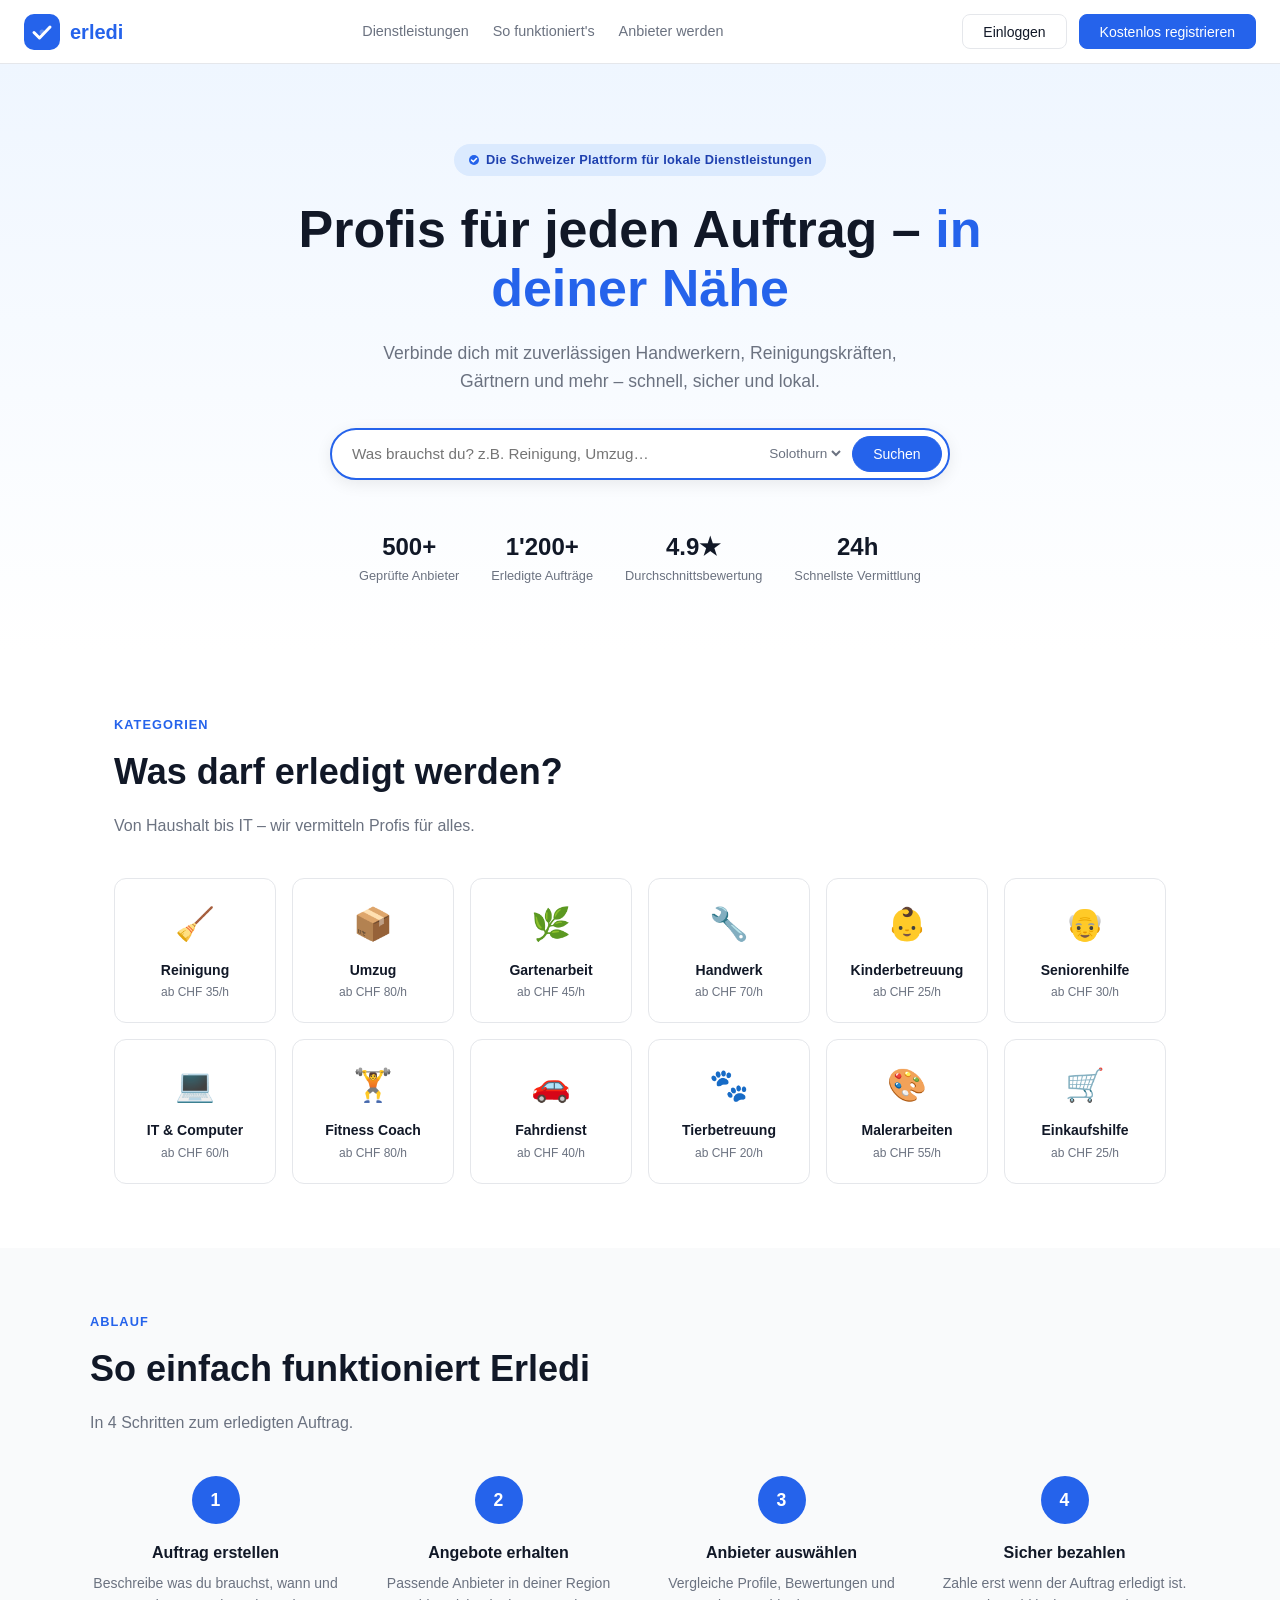
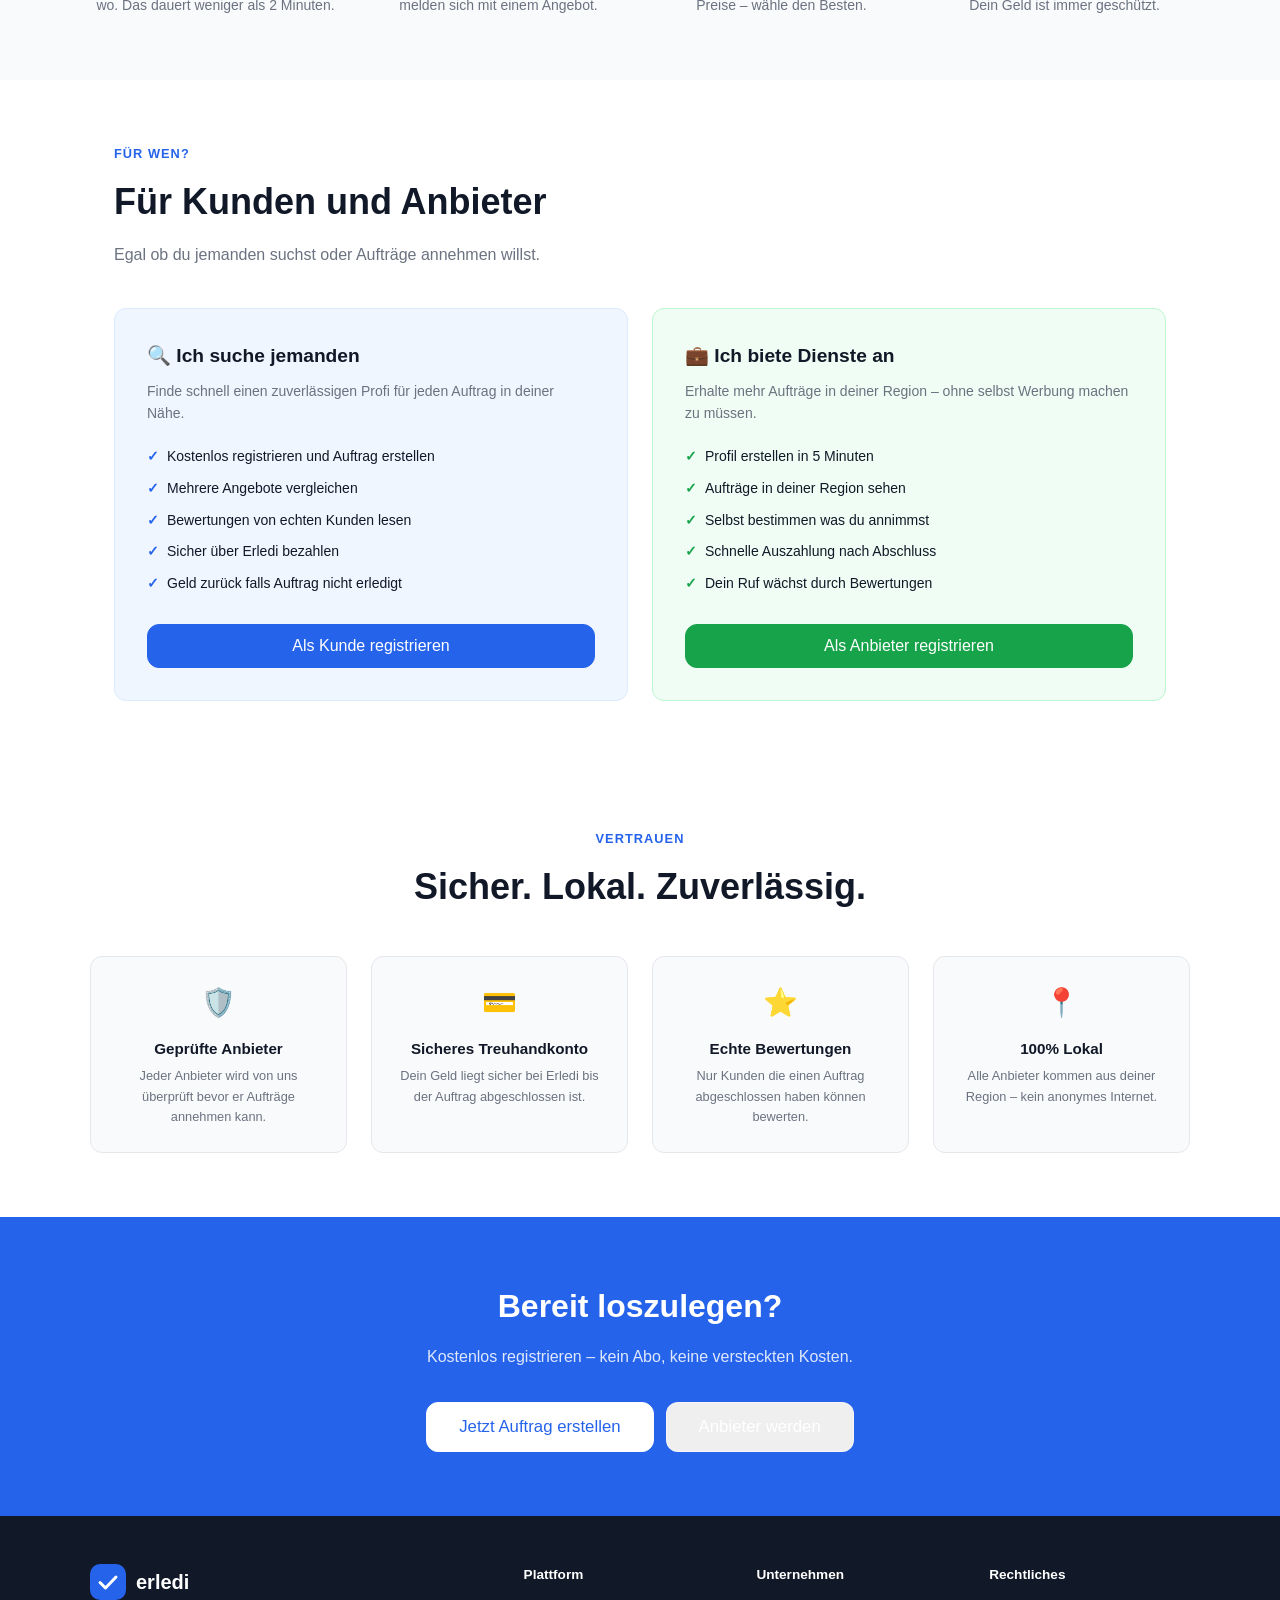
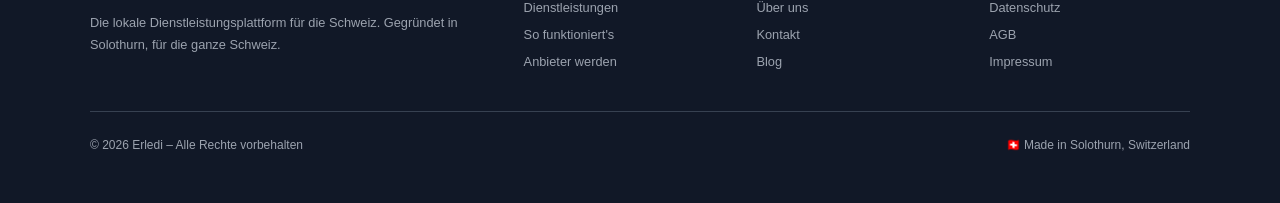
==== index.html @ 170400e9 "Rename erledi_index.html to index.html" ====
<!DOCTYPE html>
<html lang="de">
<head>
<meta charset="UTF-8">
<meta name="viewport" content="width=device-width, initial-scale=1.0">
<title>Erledi – Lokale Dienstleistungen in der Schweiz</title>
<meta name="description" content="Finde zuverlässige Handwerker, Reinigung, Umzug, Gartenarbeit und mehr in deiner Region. Schnell, sicher und lokal.">
<link rel="icon" type="image/svg+xml" href="logo.svg">
<style>
  *, *::before, *::after { box-sizing: border-box; margin: 0; padding: 0; }
  :root {
    --blue: #2563EB;
    --blue-dark: #1E40AF;
    --blue-light: #EFF6FF;
    --blue-mid: #DBEAFE;
    --green: #16A34A;
    --green-light: #F0FDF4;
    --text: #111827;
    --text-muted: #6B7280;
    --border: #E5E7EB;
    --bg: #FFFFFF;
    --bg-soft: #F9FAFB;
    --radius: 12px;
    --radius-sm: 8px;
    --shadow: 0 1px 3px rgba(0,0,0,0.08), 0 1px 2px rgba(0,0,0,0.04);
    --shadow-md: 0 4px 16px rgba(0,0,0,0.08);
  }
  html { scroll-behavior: smooth; }
  body { font-family: -apple-system, BlinkMacSystemFont, 'Segoe UI', sans-serif; color: var(--text); background: var(--bg); line-height: 1.6; }
  a { color: inherit; text-decoration: none; }
  img { max-width: 100%; }

  /* NAV */
  nav {
    position: sticky; top: 0; z-index: 100;
    background: rgba(255,255,255,0.95); backdrop-filter: blur(10px);
    border-bottom: 1px solid var(--border);
    padding: 0 1.5rem;
    display: flex; align-items: center; justify-content: space-between;
    height: 64px;
  }
  .nav-logo { display: flex; align-items: center; gap: 10px; font-weight: 700; font-size: 1.25rem; color: var(--blue); }
  .nav-logo svg { width: 36px; height: 36px; }
  .nav-links { display: flex; align-items: center; gap: 1.5rem; }
  .nav-links a { font-size: 0.9rem; color: var(--text-muted); transition: color 0.15s; }
  .nav-links a:hover { color: var(--text); }
  .nav-cta { display: flex; gap: 0.75rem; }
  .btn { display: inline-flex; align-items: center; justify-content: center; gap: 6px; padding: 0.55rem 1.25rem; border-radius: var(--radius-sm); font-size: 0.875rem; font-weight: 500; cursor: pointer; transition: all 0.15s; border: 1.5px solid transparent; }
  .btn-ghost { border-color: var(--border); color: var(--text); background: var(--bg); }
  .btn-ghost:hover { background: var(--bg-soft); }
  .btn-primary { background: var(--blue); color: #fff; border-color: var(--blue); }
  .btn-primary:hover { background: var(--blue-dark); border-color: var(--blue-dark); }
  .btn-lg { padding: 0.75rem 1.75rem; font-size: 1rem; border-radius: var(--radius); }
  .btn-xl { padding: 0.9rem 2rem; font-size: 1.05rem; border-radius: var(--radius); }
  .btn-green { background: var(--green); color: #fff; border-color: var(--green); }
  .btn-green:hover { background: #15803D; border-color: #15803D; }

  /* HERO */
  .hero {
    padding: 5rem 1.5rem 4rem;
    text-align: center;
    background: linear-gradient(180deg, var(--blue-light) 0%, var(--bg) 100%);
  }
  .hero-badge {
    display: inline-flex; align-items: center; gap: 6px;
    background: var(--blue-mid); color: var(--blue-dark);
    padding: 0.35rem 0.9rem; border-radius: 999px;
    font-size: 0.8rem; font-weight: 600; margin-bottom: 1.5rem;
    letter-spacing: 0.02em;
  }
  .hero h1 { font-size: clamp(2rem, 5vw, 3.25rem); font-weight: 800; line-height: 1.15; color: var(--text); max-width: 700px; margin: 0 auto 1.25rem; }
  .hero h1 span { color: var(--blue); }
  .hero p { font-size: 1.1rem; color: var(--text-muted); max-width: 520px; margin: 0 auto 2rem; }
  .hero-btns { display: flex; gap: 0.75rem; justify-content: center; flex-wrap: wrap; margin-bottom: 3rem; }
  .hero-stats { display: flex; gap: 2rem; justify-content: center; flex-wrap: wrap; }
  .stat { text-align: center; }
  .stat-num { font-size: 1.5rem; font-weight: 700; color: var(--text); }
  .stat-label { font-size: 0.8rem; color: var(--text-muted); }

  /* SEARCH BAR */
  .search-wrap { max-width: 620px; margin: 0 auto 3rem; }
  .search-bar {
    display: flex; align-items: center;
    background: var(--bg); border: 2px solid var(--blue);
    border-radius: 999px; padding: 0.4rem 0.4rem 0.4rem 1.25rem;
    box-shadow: var(--shadow-md);
  }
  .search-bar input { flex: 1; border: none; outline: none; font-size: 0.95rem; color: var(--text); background: transparent; }
  .search-bar select { border: none; outline: none; font-size: 0.85rem; color: var(--text-muted); background: transparent; margin-right: 0.5rem; cursor: pointer; }
  .search-bar .btn { border-radius: 999px; }

  /* SERVICES */
  .section { padding: 4rem 1.5rem; max-width: 1100px; margin: 0 auto; }
  .section-label { font-size: 0.8rem; font-weight: 700; letter-spacing: 0.08em; text-transform: uppercase; color: var(--blue); margin-bottom: 0.5rem; }
  .section-title { font-size: clamp(1.5rem, 3vw, 2.25rem); font-weight: 700; margin-bottom: 0.75rem; }
  .section-sub { color: var(--text-muted); font-size: 1rem; max-width: 500px; margin-bottom: 2.5rem; }
  .services-grid { display: grid; grid-template-columns: repeat(auto-fill, minmax(160px, 1fr)); gap: 1rem; }
  .service-card {
    background: var(--bg); border: 1.5px solid var(--border);
    border-radius: var(--radius); padding: 1.25rem 1rem;
    text-align: center; cursor: pointer;
    transition: all 0.18s;
  }
  .service-card:hover { border-color: var(--blue); background: var(--blue-light); transform: translateY(-2px); box-shadow: var(--shadow-md); }
  .service-icon { font-size: 2rem; margin-bottom: 0.5rem; }
  .service-name { font-size: 0.875rem; font-weight: 600; color: var(--text); }
  .service-count { font-size: 0.75rem; color: var(--text-muted); margin-top: 2px; }

  /* HOW IT WORKS */
  .how-section { background: var(--bg-soft); padding: 4rem 1.5rem; }
  .how-inner { max-width: 1100px; margin: 0 auto; }
  .steps { display: grid; grid-template-columns: repeat(auto-fit, minmax(220px, 1fr)); gap: 2rem; margin-top: 2.5rem; }
  .step { text-align: center; }
  .step-num {
    width: 48px; height: 48px; border-radius: 50%;
    background: var(--blue); color: #fff;
    display: flex; align-items: center; justify-content: center;
    font-weight: 700; font-size: 1.1rem;
    margin: 0 auto 1rem;
  }
  .step h3 { font-size: 1rem; font-weight: 600; margin-bottom: 0.4rem; }
  .step p { font-size: 0.875rem; color: var(--text-muted); }

  /* TWO SIDES */
  .sides { display: grid; grid-template-columns: 1fr 1fr; gap: 1.5rem; margin-top: 2.5rem; }
  .side-card {
    border-radius: var(--radius); padding: 2rem;
    border: 1.5px solid var(--border);
  }
  .side-card.blue { background: var(--blue-light); border-color: var(--blue-mid); }
  .side-card.green { background: var(--green-light); border-color: #BBF7D0; }
  .side-card h3 { font-size: 1.2rem; font-weight: 700; margin-bottom: 0.5rem; }
  .side-card p { font-size: 0.875rem; color: var(--text-muted); margin-bottom: 1.25rem; }
  .side-list { list-style: none; }
  .side-list li { display: flex; align-items: flex-start; gap: 0.5rem; font-size: 0.875rem; margin-bottom: 0.6rem; color: var(--text); }
  .side-list li::before { content: '✓'; color: var(--blue); font-weight: 700; flex-shrink: 0; }
  .side-card.green .side-list li::before { color: var(--green); }

  /* TRUST */
  .trust-section { padding: 4rem 1.5rem; background: var(--bg); }
  .trust-inner { max-width: 1100px; margin: 0 auto; text-align: center; }
  .trust-grid { display: grid; grid-template-columns: repeat(auto-fit, minmax(200px, 1fr)); gap: 1.5rem; margin-top: 2.5rem; }
  .trust-card { background: var(--bg-soft); border-radius: var(--radius); padding: 1.5rem; border: 1px solid var(--border); }
  .trust-icon { font-size: 1.75rem; margin-bottom: 0.75rem; }
  .trust-card h4 { font-size: 0.95rem; font-weight: 600; margin-bottom: 0.3rem; }
  .trust-card p { font-size: 0.8rem; color: var(--text-muted); }

  /* CTA BANNER */
  .cta-banner {
    background: var(--blue); color: #fff;
    padding: 4rem 1.5rem; text-align: center;
  }
  .cta-banner h2 { font-size: clamp(1.5rem, 3vw, 2rem); font-weight: 700; margin-bottom: 0.75rem; }
  .cta-banner p { opacity: 0.85; margin-bottom: 2rem; font-size: 1rem; }
  .cta-banner .btn-white { background: #fff; color: var(--blue); border-color: #fff; }
  .cta-banner .btn-white:hover { background: var(--blue-light); }
  .cta-btns { display: flex; gap: 0.75rem; justify-content: center; flex-wrap: wrap; }

  /* FOOTER */
  footer { background: var(--text); color: #9CA3AF; padding: 3rem 1.5rem; }
  .footer-inner { max-width: 1100px; margin: 0 auto; display: grid; grid-template-columns: 2fr 1fr 1fr 1fr; gap: 2rem; }
  .footer-brand .nav-logo { color: #fff; margin-bottom: 0.75rem; }
  .footer-brand p { font-size: 0.8rem; line-height: 1.7; }
  .footer-col h5 { color: #fff; font-size: 0.85rem; font-weight: 600; margin-bottom: 0.75rem; }
  .footer-col a { display: block; font-size: 0.8rem; margin-bottom: 0.4rem; transition: color 0.15s; }
  .footer-col a:hover { color: #fff; }
  .footer-bottom { max-width: 1100px; margin: 2rem auto 0; padding-top: 1.5rem; border-top: 1px solid #374151; display: flex; justify-content: space-between; align-items: center; font-size: 0.75rem; flex-wrap: wrap; gap: 0.5rem; }

  /* MODAL */
  .modal-overlay { display: none; position: fixed; inset: 0; background: rgba(0,0,0,0.5); z-index: 200; align-items: center; justify-content: center; padding: 1rem; }
  .modal-overlay.active { display: flex; }
  .modal { background: var(--bg); border-radius: 16px; padding: 2rem; width: 100%; max-width: 460px; max-height: 90vh; overflow-y: auto; box-shadow: 0 20px 60px rgba(0,0,0,0.2); }
  .modal-header { display: flex; justify-content: space-between; align-items: center; margin-bottom: 1.5rem; }
  .modal-header h3 { font-size: 1.2rem; font-weight: 700; }
  .modal-close { background: none; border: none; font-size: 1.25rem; cursor: pointer; color: var(--text-muted); padding: 0.25rem; }
  .modal-tabs { display: flex; gap: 0; border: 1.5px solid var(--border); border-radius: var(--radius-sm); overflow: hidden; margin-bottom: 1.5rem; }
  .modal-tab { flex: 1; padding: 0.6rem; font-size: 0.875rem; font-weight: 500; background: none; border: none; cursor: pointer; transition: all 0.15s; color: var(--text-muted); }
  .modal-tab.active { background: var(--blue); color: #fff; }
  .form-group { margin-bottom: 1rem; }
  .form-group label { display: block; font-size: 0.8rem; font-weight: 600; color: var(--text-muted); margin-bottom: 0.35rem; text-transform: uppercase; letter-spacing: 0.04em; }
  .form-group input, .form-group select, .form-group textarea { width: 100%; padding: 0.65rem 0.9rem; border: 1.5px solid var(--border); border-radius: var(--radius-sm); font-size: 0.9rem; outline: none; transition: border-color 0.15s; background: var(--bg); color: var(--text); }
  .form-group input:focus, .form-group select:focus, .form-group textarea:focus { border-color: var(--blue); }
  .form-row { display: grid; grid-template-columns: 1fr 1fr; gap: 0.75rem; }
  .form-submit { width: 100%; margin-top: 0.5rem; }
  .form-note { font-size: 0.75rem; color: var(--text-muted); text-align: center; margin-top: 0.75rem; }
  .form-note a { color: var(--blue); }
  .success-msg { display: none; text-align: center; padding: 1.5rem; }
  .success-msg .check { font-size: 3rem; margin-bottom: 0.75rem; }
  .success-msg h4 { font-size: 1.1rem; font-weight: 700; margin-bottom: 0.4rem; }
  .success-msg p { font-size: 0.875rem; color: var(--text-muted); }

  @media (max-width: 768px) {
    .nav-links { display: none; }
    .sides { grid-template-columns: 1fr; }
    .footer-inner { grid-template-columns: 1fr 1fr; }
    .hero { padding: 3rem 1rem 2.5rem; }
  }
  @media (max-width: 480px) {
    .footer-inner { grid-template-columns: 1fr; }
    .hero-stats { gap: 1.5rem; }
  }
</style>
</head>
<body>

<!-- NAV -->
<nav>
  <a href="/" class="nav-logo">
    <svg viewBox="0 0 36 36" fill="none" xmlns="http://www.w3.org/2000/svg">
      <rect width="36" height="36" rx="10" fill="#2563EB"/>
      <path d="M10 18.5L15.5 24L26 13" stroke="white" stroke-width="3" stroke-linecap="round" stroke-linejoin="round"/>
      <circle cx="18" cy="18" r="2.5" fill="white" opacity="0.25"/>
    </svg>
    erledi
  </a>
  <div class="nav-links">
    <a href="#services">Dienstleistungen</a>
    <a href="#how">So funktioniert's</a>
    <a href="#anbieter">Anbieter werden</a>
  </div>
  <div class="nav-cta">
    <button class="btn btn-ghost" onclick="openModal('login')">Einloggen</button>
    <button class="btn btn-primary" onclick="openModal('register')">Kostenlos registrieren</button>
  </div>
</nav>

<!-- HERO -->
<section class="hero">
  <div class="hero-badge">
    <svg width="12" height="12" viewBox="0 0 12 12" fill="none"><circle cx="6" cy="6" r="5" fill="#2563EB"/><path d="M3.5 6l1.8 1.8L8.5 4.5" stroke="white" stroke-width="1.5" stroke-linecap="round" stroke-linejoin="round"/></svg>
    Die Schweizer Plattform für lokale Dienstleistungen
  </div>
  <h1>Profis für jeden Auftrag – <span>in deiner Nähe</span></h1>
  <p>Verbinde dich mit zuverlässigen Handwerkern, Reinigungskräften, Gärtnern und mehr – schnell, sicher und lokal.</p>

  <div class="search-wrap">
    <div class="search-bar">
      <input type="text" placeholder="Was brauchst du? z.B. Reinigung, Umzug…">
      <select>
        <option>Solothurn</option>
        <option>Zürich</option>
        <option>Bern</option>
        <option>Basel</option>
        <option>Luzern</option>
      </select>
      <button class="btn btn-primary" onclick="openModal('register')">Suchen</button>
    </div>
  </div>

  <div class="hero-stats">
    <div class="stat"><div class="stat-num">500+</div><div class="stat-label">Geprüfte Anbieter</div></div>
    <div class="stat"><div class="stat-num">1'200+</div><div class="stat-label">Erledigte Aufträge</div></div>
    <div class="stat"><div class="stat-num">4.9★</div><div class="stat-label">Durchschnittsbewertung</div></div>
    <div class="stat"><div class="stat-num">24h</div><div class="stat-label">Schnellste Vermittlung</div></div>
  </div>
</section>

<!-- SERVICES -->
<section class="section" id="services">
  <div class="section-label">Kategorien</div>
  <h2 class="section-title">Was darf erledigt werden?</h2>
  <p class="section-sub">Von Haushalt bis IT – wir vermitteln Profis für alles.</p>
  <div class="services-grid">
    <div class="service-card" onclick="openModal('register')">
      <div class="service-icon">🧹</div>
      <div class="service-name">Reinigung</div>
      <div class="service-count">ab CHF 35/h</div>
    </div>
    <div class="service-card" onclick="openModal('register')">
      <div class="service-icon">📦</div>
      <div class="service-name">Umzug</div>
      <div class="service-count">ab CHF 80/h</div>
    </div>
    <div class="service-card" onclick="openModal('register')">
      <div class="service-icon">🌿</div>
      <div class="service-name">Gartenarbeit</div>
      <div class="service-count">ab CHF 45/h</div>
    </div>
    <div class="service-card" onclick="openModal('register')">
      <div class="service-icon">🔧</div>
      <div class="service-name">Handwerk</div>
      <div class="service-count">ab CHF 70/h</div>
    </div>
    <div class="service-card" onclick="openModal('register')">
      <div class="service-icon">👶</div>
      <div class="service-name">Kinderbetreuung</div>
      <div class="service-count">ab CHF 25/h</div>
    </div>
    <div class="service-card" onclick="openModal('register')">
      <div class="service-icon">👴</div>
      <div class="service-name">Seniorenhilfe</div>
      <div class="service-count">ab CHF 30/h</div>
    </div>
    <div class="service-card" onclick="openModal('register')">
      <div class="service-icon">💻</div>
      <div class="service-name">IT & Computer</div>
      <div class="service-count">ab CHF 60/h</div>
    </div>
    <div class="service-card" onclick="openModal('register')">
      <div class="service-icon">🏋️</div>
      <div class="service-name">Fitness Coach</div>
      <div class="service-count">ab CHF 80/h</div>
    </div>
    <div class="service-card" onclick="openModal('register')">
      <div class="service-icon">🚗</div>
      <div class="service-name">Fahrdienst</div>
      <div class="service-count">ab CHF 40/h</div>
    </div>
    <div class="service-card" onclick="openModal('register')">
      <div class="service-icon">🐾</div>
      <div class="service-name">Tierbetreuung</div>
      <div class="service-count">ab CHF 20/h</div>
    </div>
    <div class="service-card" onclick="openModal('register')">
      <div class="service-icon">🎨</div>
      <div class="service-name">Malerarbeiten</div>
      <div class="service-count">ab CHF 55/h</div>
    </div>
    <div class="service-card" onclick="openModal('register')">
      <div class="service-icon">🛒</div>
      <div class="service-name">Einkaufshilfe</div>
      <div class="service-count">ab CHF 25/h</div>
    </div>
  </div>
</section>

<!-- HOW IT WORKS -->
<section class="how-section" id="how">
  <div class="how-inner">
    <div class="section-label">Ablauf</div>
    <h2 class="section-title">So einfach funktioniert Erledi</h2>
    <p class="section-sub">In 4 Schritten zum erledigten Auftrag.</p>
    <div class="steps">
      <div class="step">
        <div class="step-num">1</div>
        <h3>Auftrag erstellen</h3>
        <p>Beschreibe was du brauchst, wann und wo. Das dauert weniger als 2 Minuten.</p>
      </div>
      <div class="step">
        <div class="step-num">2</div>
        <h3>Angebote erhalten</h3>
        <p>Passende Anbieter in deiner Region melden sich mit einem Angebot.</p>
      </div>
      <div class="step">
        <div class="step-num">3</div>
        <h3>Anbieter auswählen</h3>
        <p>Vergleiche Profile, Bewertungen und Preise – wähle den Besten.</p>
      </div>
      <div class="step">
        <div class="step-num">4</div>
        <h3>Sicher bezahlen</h3>
        <p>Zahle erst wenn der Auftrag erledigt ist. Dein Geld ist immer geschützt.</p>
      </div>
    </div>
  </div>
</section>

<!-- TWO SIDES -->
<section class="section" id="anbieter">
  <div class="section-label">Für wen?</div>
  <h2 class="section-title">Für Kunden und Anbieter</h2>
  <p class="section-sub">Egal ob du jemanden suchst oder Aufträge annehmen willst.</p>
  <div class="sides">
    <div class="side-card blue">
      <h3>🔍 Ich suche jemanden</h3>
      <p>Finde schnell einen zuverlässigen Profi für jeden Auftrag in deiner Nähe.</p>
      <ul class="side-list">
        <li>Kostenlos registrieren und Auftrag erstellen</li>
        <li>Mehrere Angebote vergleichen</li>
        <li>Bewertungen von echten Kunden lesen</li>
        <li>Sicher über Erledi bezahlen</li>
        <li>Geld zurück falls Auftrag nicht erledigt</li>
      </ul>
      <button class="btn btn-primary btn-lg" style="margin-top:1.25rem; width:100%;" onclick="openModal('register-kunde')">Als Kunde registrieren</button>
    </div>
    <div class="side-card green">
      <h3>💼 Ich biete Dienste an</h3>
      <p>Erhalte mehr Aufträge in deiner Region – ohne selbst Werbung machen zu müssen.</p>
      <ul class="side-list">
        <li>Profil erstellen in 5 Minuten</li>
        <li>Aufträge in deiner Region sehen</li>
        <li>Selbst bestimmen was du annimmst</li>
        <li>Schnelle Auszahlung nach Abschluss</li>
        <li>Dein Ruf wächst durch Bewertungen</li>
      </ul>
      <button class="btn btn-green btn-lg" style="margin-top:1.25rem; width:100%;" onclick="openModal('register-anbieter')">Als Anbieter registrieren</button>
    </div>
  </div>
</section>

<!-- TRUST -->
<section class="trust-section">
  <div class="trust-inner">
    <div class="section-label">Vertrauen</div>
    <h2 class="section-title">Sicher. Lokal. Zuverlässig.</h2>
    <div class="trust-grid">
      <div class="trust-card">
        <div class="trust-icon">🛡️</div>
        <h4>Geprüfte Anbieter</h4>
        <p>Jeder Anbieter wird von uns überprüft bevor er Aufträge annehmen kann.</p>
      </div>
      <div class="trust-card">
        <div class="trust-icon">💳</div>
        <h4>Sicheres Treuhandkonto</h4>
        <p>Dein Geld liegt sicher bei Erledi bis der Auftrag abgeschlossen ist.</p>
      </div>
      <div class="trust-card">
        <div class="trust-icon">⭐</div>
        <h4>Echte Bewertungen</h4>
        <p>Nur Kunden die einen Auftrag abgeschlossen haben können bewerten.</p>
      </div>
      <div class="trust-card">
        <div class="trust-icon">📍</div>
        <h4>100% Lokal</h4>
        <p>Alle Anbieter kommen aus deiner Region – kein anonymes Internet.</p>
      </div>
    </div>
  </div>
</section>

<!-- CTA -->
<section class="cta-banner">
  <h2>Bereit loszulegen?</h2>
  <p>Kostenlos registrieren – kein Abo, keine versteckten Kosten.</p>
  <div class="cta-btns">
    <button class="btn btn-white btn-xl" onclick="openModal('register-kunde')">Jetzt Auftrag erstellen</button>
    <button class="btn btn-xl" style="border-color:rgba(255,255,255,0.4);color:#fff;" onclick="openModal('register-anbieter')">Anbieter werden</button>
  </div>
</section>

<!-- FOOTER -->
<footer>
  <div class="footer-inner">
    <div class="footer-brand">
      <div class="nav-logo">
        <svg viewBox="0 0 36 36" fill="none"><rect width="36" height="36" rx="10" fill="#2563EB"/><path d="M10 18.5L15.5 24L26 13" stroke="white" stroke-width="3" stroke-linecap="round" stroke-linejoin="round"/></svg>
        erledi
      </div>
      <p>Die lokale Dienstleistungsplattform für die Schweiz. Gegründet in Solothurn, für die ganze Schweiz.</p>
    </div>
    <div class="footer-col">
      <h5>Plattform</h5>
      <a href="#services">Dienstleistungen</a>
      <a href="#how">So funktioniert's</a>
      <a href="#anbieter">Anbieter werden</a>
    </div>
    <div class="footer-col">
      <h5>Unternehmen</h5>
      <a href="#">Über uns</a>
      <a href="#">Kontakt</a>
      <a href="#">Blog</a>
    </div>
    <div class="footer-col">
      <h5>Rechtliches</h5>
      <a href="#">Datenschutz</a>
      <a href="#">AGB</a>
      <a href="#">Impressum</a>
    </div>
  </div>
  <div class="footer-bottom">
    <span>© 2026 Erledi – Alle Rechte vorbehalten</span>
    <span>🇨🇭 Made in Solothurn, Switzerland</span>
  </div>
</footer>

<!-- MODALS -->
<div class="modal-overlay" id="modal-overlay" onclick="closeModalOnBg(event)">
  <div class="modal" id="modal">
    <div class="modal-header">
      <h3 id="modal-title">Registrieren</h3>
      <button class="modal-close" onclick="closeModal()">✕</button>
    </div>

    <!-- Login Form -->
    <div id="form-login">
      <div class="form-group">
        <label>E-Mail</label>
        <input type="email" placeholder="deine@email.ch">
      </div>
      <div class="form-group">
        <label>Passwort</label>
        <input type="password" placeholder="••••••••">
      </div>
      <button class="btn btn-primary btn-lg form-submit" onclick="showSuccess()">Einloggen</button>
      <p class="form-note">Noch kein Konto? <a href="#" onclick="openModal('register')">Jetzt registrieren</a></p>
    </div>

    <!-- Register Choose -->
    <div id="form-register">
      <div class="modal-tabs">
        <button class="modal-tab active" onclick="switchTab('kunde')">Ich suche jemanden</button>
        <button class="modal-tab" onclick="switchTab('anbieter')">Ich biete Dienste an</button>
      </div>
      <div id="tab-kunde">
        <div class="form-row">
          <div class="form-group"><label>Vorname</label><input type="text" placeholder="Hamza"></div>
          <div class="form-group"><label>Nachname</label><input type="text" placeholder="Mustermann"></div>
        </div>
        <div class="form-group"><label>E-Mail</label><input type="email" placeholder="deine@email.ch"></div>
        <div class="form-group"><label>Ort / PLZ</label><input type="text" placeholder="4500 Solothurn"></div>
        <div class="form-group"><label>Passwort</label><input type="password" placeholder="Mindestens 8 Zeichen"></div>
        <button class="btn btn-primary btn-lg form-submit" onclick="showSuccess()">Kostenlos registrieren</button>
      </div>
      <div id="tab-anbieter" style="display:none;">
        <div class="form-row">
          <div class="form-group"><label>Vorname</label><input type="text" placeholder="Rico"></div>
          <div class="form-group"><label>Nachname</label><input type="text" placeholder="Muster"></div>
        </div>
        <div class="form-group"><label>E-Mail</label><input type="email" placeholder="deine@email.ch"></div>
        <div class="form-group"><label>Telefon</label><input type="tel" placeholder="+41 79 123 45 67"></div>
        <div class="form-group"><label>Deine Dienstleistung</label>
          <select>
            <option>Reinigung</option><option>Umzug</option><option>Gartenarbeit</option>
            <option>Handwerk</option><option>IT & Computer</option><option>Kinderbetreuung</option>
            <option>Seniorenhilfe</option><option>Fitness Coach</option><option>Anderes</option>
          </select>
        </div>
        <div class="form-group"><label>Ort / PLZ</label><input type="text" placeholder="4500 Solothurn"></div>
        <div class="form-group"><label>Passwort</label><input type="password" placeholder="Mindestens 8 Zeichen"></div>
        <button class="btn btn-green btn-lg form-submit" onclick="showSuccess()">Als Anbieter registrieren</button>
      </div>
      <p class="form-note">Mit der Registrierung akzeptierst du unsere <a href="#">AGB</a> und <a href="#">Datenschutzerklärung</a>.</p>
    </div>

    <!-- Success -->
    <div class="success-msg" id="success-msg">
      <div class="check">✅</div>
      <h4>Willkommen bei Erledi!</h4>
      <p>Dein Konto wurde erfolgreich erstellt. Wir melden uns in Kürze bei dir.</p>
      <button class="btn btn-primary btn-lg" style="margin-top:1rem; width:100%;" onclick="closeModal()">Weiter</button>
    </div>
  </div>
</div>

<script>
function openModal(type) {
  document.getElementById('modal-overlay').classList.add('active');
  document.getElementById('success-msg').style.display = 'none';
  var login = document.getElementById('form-login');
  var reg = document.getElementById('form-register');
  if (type === 'login') {
    login.style.display = 'block';
    reg.style.display = 'none';
    document.getElementById('modal-title').textContent = 'Einloggen';
  } else {
    login.style.display = 'none';
    reg.style.display = 'block';
    document.getElementById('modal-title').textContent = 'Kostenlos registrieren';
    if (type === 'register-anbieter') switchTab('anbieter');
    else switchTab('kunde');
  }
}
function closeModal() {
  document.getElementById('modal-overlay').classList.remove('active');
}
function closeModalOnBg(e) {
  if (e.target === document.getElementById('modal-overlay')) closeModal();
}
function switchTab(tab) {
  var tabs = document.querySelectorAll('.modal-tab');
  tabs[0].classList.toggle('active', tab === 'kunde');
  tabs[1].classList.toggle('active', tab === 'anbieter');
  document.getElementById('tab-kunde').style.display = tab === 'kunde' ? 'block' : 'none';
  document.getElementById('tab-anbieter').style.display = tab === 'anbieter' ? 'block' : 'none';
}
function showSuccess() {
  document.getElementById('form-login').style.display = 'none';
  document.getElementById('form-register').style.display = 'none';
  document.getElementById('success-msg').style.display = 'block';
}
</script>
</body>
</html>
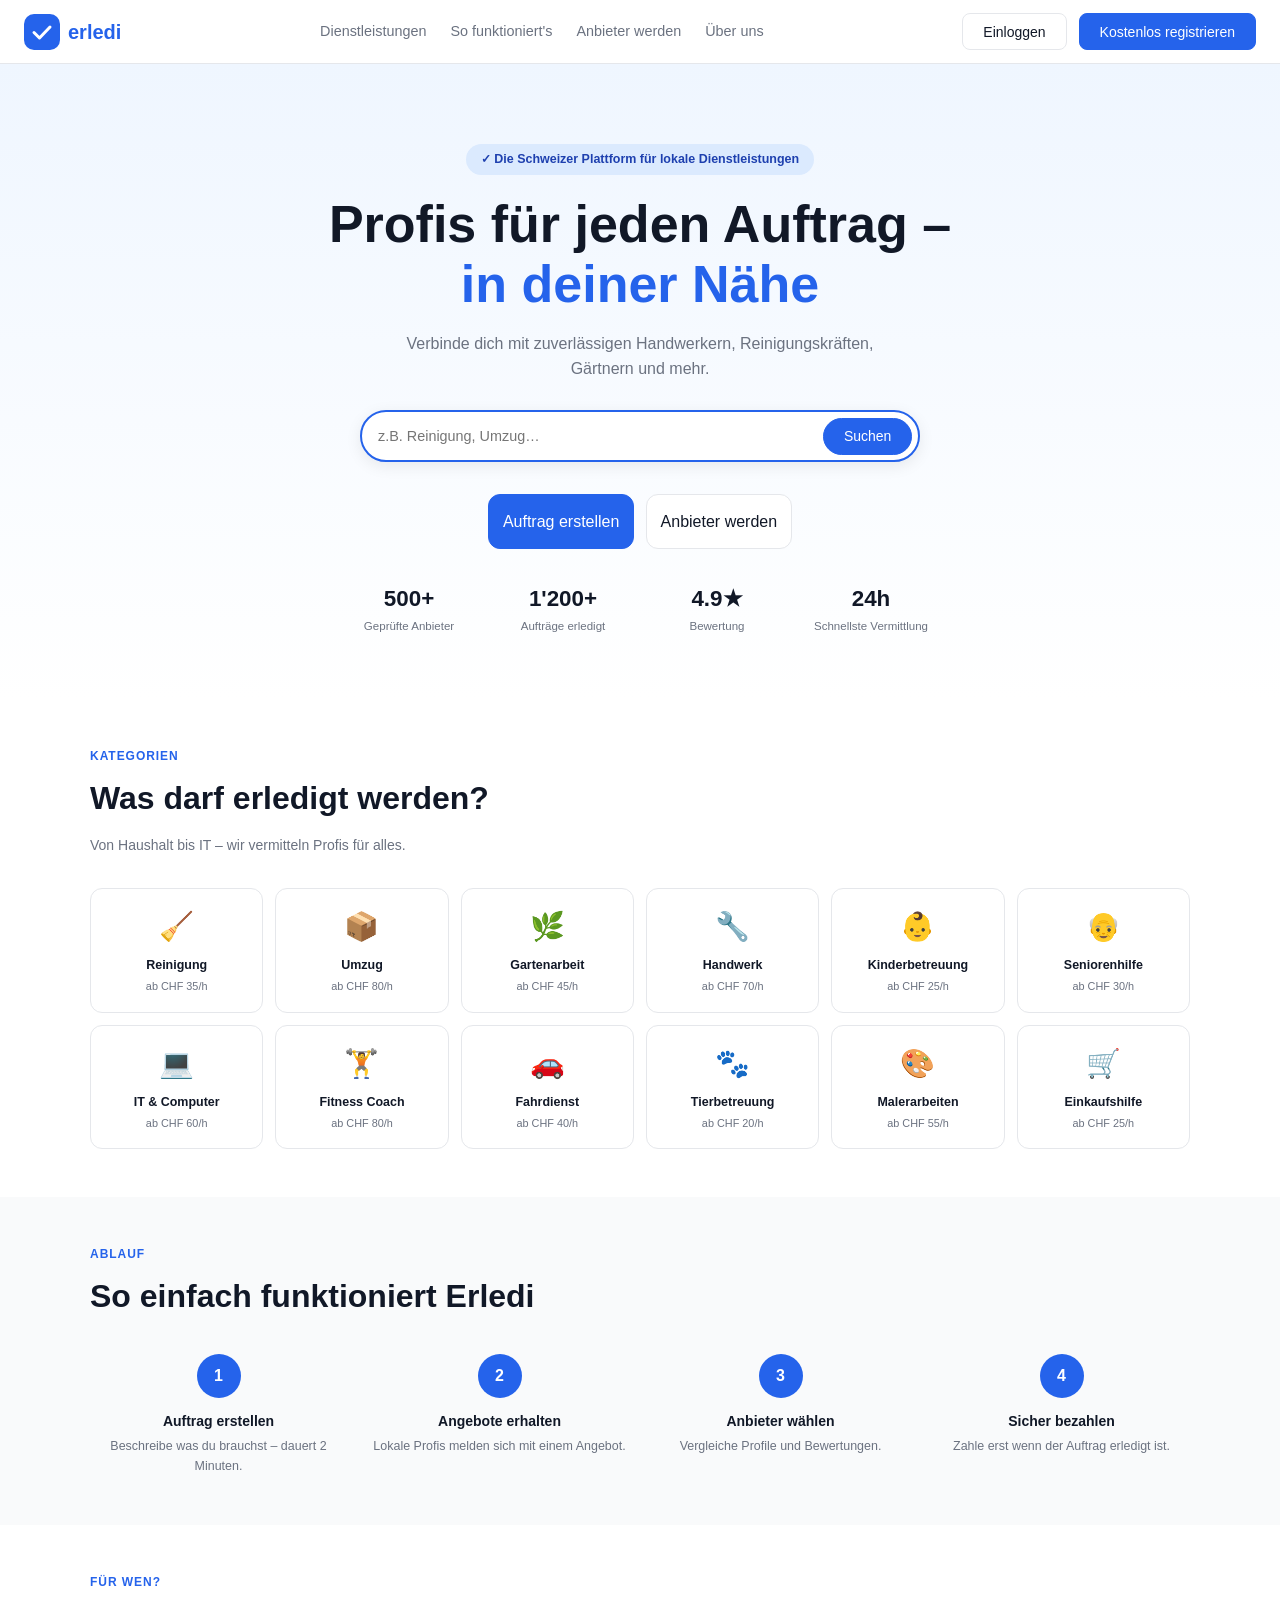
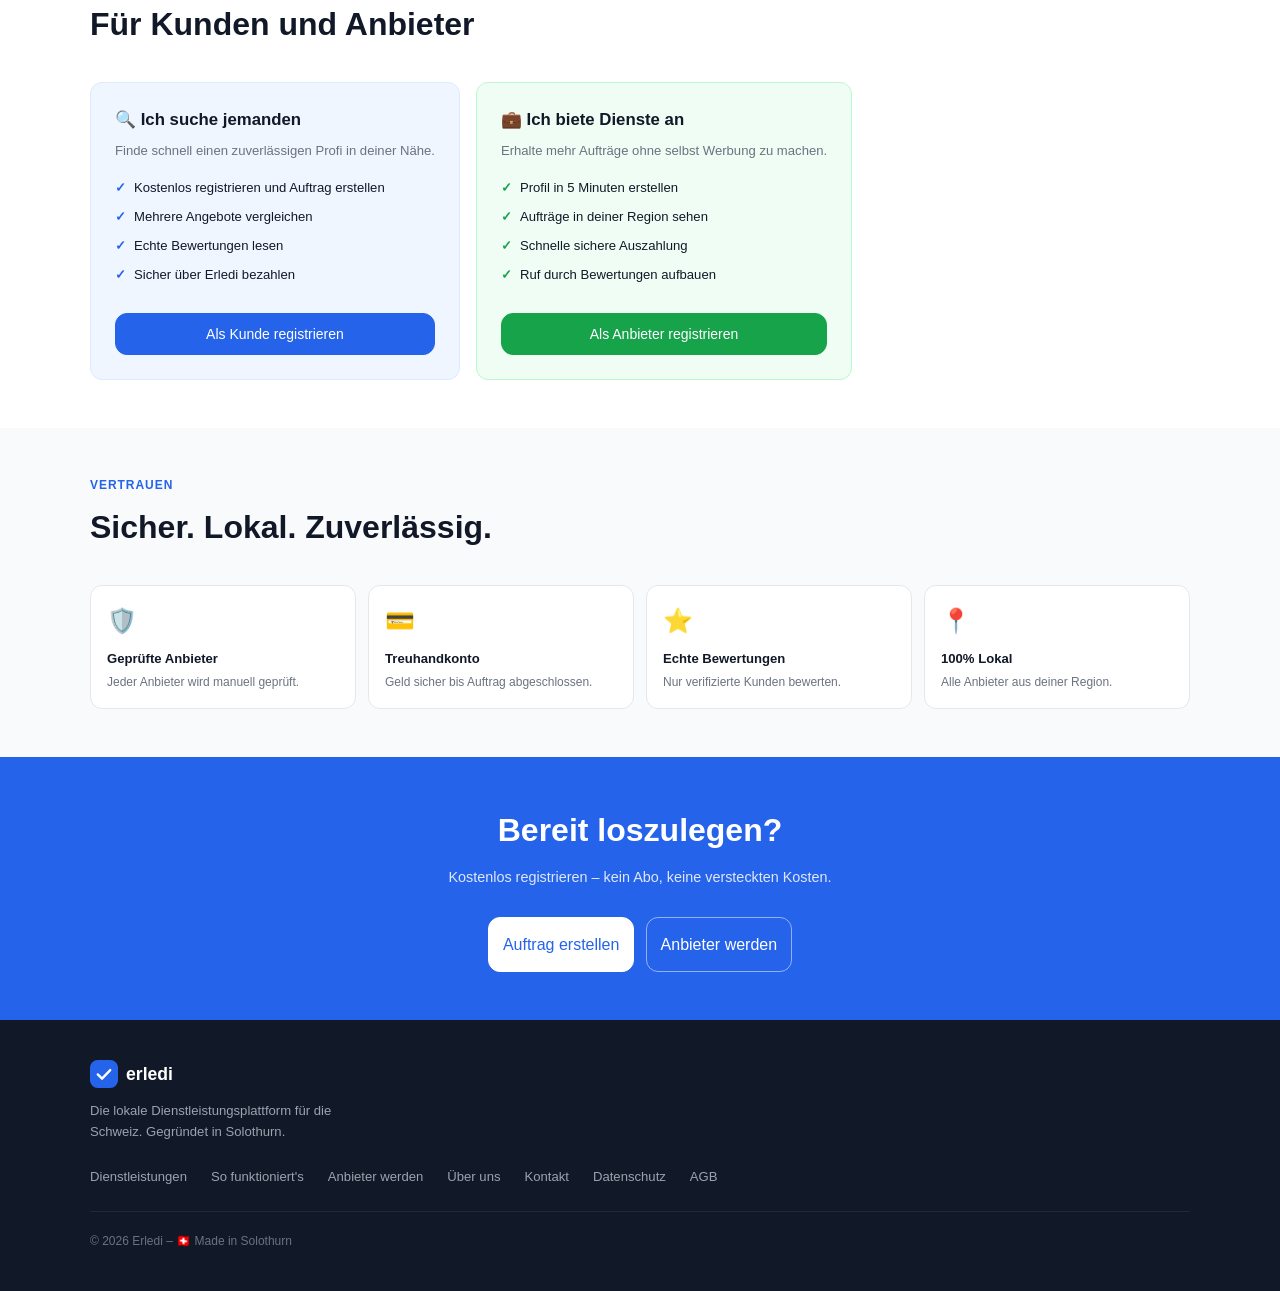
==== commit 1126f846: "Add files via upload" ====
--- a/index.html
+++ b/index.html
@@ -6,568 +6,319 @@
 <title>Erledi – Lokale Dienstleistungen in der Schweiz</title>
 <meta name="description" content="Finde zuverlässige Handwerker, Reinigung, Umzug, Gartenarbeit und mehr in deiner Region. Schnell, sicher und lokal.">
 <link rel="icon" type="image/svg+xml" href="logo.svg">
+<link rel="stylesheet" href="erledi-shared.css">
 <style>
-  *, *::before, *::after { box-sizing: border-box; margin: 0; padding: 0; }
-  :root {
-    --blue: #2563EB;
-    --blue-dark: #1E40AF;
-    --blue-light: #EFF6FF;
-    --blue-mid: #DBEAFE;
-    --green: #16A34A;
-    --green-light: #F0FDF4;
-    --text: #111827;
-    --text-muted: #6B7280;
-    --border: #E5E7EB;
-    --bg: #FFFFFF;
-    --bg-soft: #F9FAFB;
-    --radius: 12px;
-    --radius-sm: 8px;
-    --shadow: 0 1px 3px rgba(0,0,0,0.08), 0 1px 2px rgba(0,0,0,0.04);
-    --shadow-md: 0 4px 16px rgba(0,0,0,0.08);
-  }
-  html { scroll-behavior: smooth; }
-  body { font-family: -apple-system, BlinkMacSystemFont, 'Segoe UI', sans-serif; color: var(--text); background: var(--bg); line-height: 1.6; }
-  a { color: inherit; text-decoration: none; }
-  img { max-width: 100%; }
-
-  /* NAV */
-  nav {
-    position: sticky; top: 0; z-index: 100;
-    background: rgba(255,255,255,0.95); backdrop-filter: blur(10px);
-    border-bottom: 1px solid var(--border);
-    padding: 0 1.5rem;
-    display: flex; align-items: center; justify-content: space-between;
-    height: 64px;
-  }
-  .nav-logo { display: flex; align-items: center; gap: 10px; font-weight: 700; font-size: 1.25rem; color: var(--blue); }
-  .nav-logo svg { width: 36px; height: 36px; }
-  .nav-links { display: flex; align-items: center; gap: 1.5rem; }
-  .nav-links a { font-size: 0.9rem; color: var(--text-muted); transition: color 0.15s; }
-  .nav-links a:hover { color: var(--text); }
-  .nav-cta { display: flex; gap: 0.75rem; }
-  .btn { display: inline-flex; align-items: center; justify-content: center; gap: 6px; padding: 0.55rem 1.25rem; border-radius: var(--radius-sm); font-size: 0.875rem; font-weight: 500; cursor: pointer; transition: all 0.15s; border: 1.5px solid transparent; }
-  .btn-ghost { border-color: var(--border); color: var(--text); background: var(--bg); }
-  .btn-ghost:hover { background: var(--bg-soft); }
-  .btn-primary { background: var(--blue); color: #fff; border-color: var(--blue); }
-  .btn-primary:hover { background: var(--blue-dark); border-color: var(--blue-dark); }
-  .btn-lg { padding: 0.75rem 1.75rem; font-size: 1rem; border-radius: var(--radius); }
-  .btn-xl { padding: 0.9rem 2rem; font-size: 1.05rem; border-radius: var(--radius); }
-  .btn-green { background: var(--green); color: #fff; border-color: var(--green); }
-  .btn-green:hover { background: #15803D; border-color: #15803D; }
-
-  /* HERO */
-  .hero {
-    padding: 5rem 1.5rem 4rem;
-    text-align: center;
-    background: linear-gradient(180deg, var(--blue-light) 0%, var(--bg) 100%);
-  }
-  .hero-badge {
-    display: inline-flex; align-items: center; gap: 6px;
-    background: var(--blue-mid); color: var(--blue-dark);
-    padding: 0.35rem 0.9rem; border-radius: 999px;
-    font-size: 0.8rem; font-weight: 600; margin-bottom: 1.5rem;
-    letter-spacing: 0.02em;
-  }
-  .hero h1 { font-size: clamp(2rem, 5vw, 3.25rem); font-weight: 800; line-height: 1.15; color: var(--text); max-width: 700px; margin: 0 auto 1.25rem; }
-  .hero h1 span { color: var(--blue); }
-  .hero p { font-size: 1.1rem; color: var(--text-muted); max-width: 520px; margin: 0 auto 2rem; }
-  .hero-btns { display: flex; gap: 0.75rem; justify-content: center; flex-wrap: wrap; margin-bottom: 3rem; }
-  .hero-stats { display: flex; gap: 2rem; justify-content: center; flex-wrap: wrap; }
-  .stat { text-align: center; }
-  .stat-num { font-size: 1.5rem; font-weight: 700; color: var(--text); }
-  .stat-label { font-size: 0.8rem; color: var(--text-muted); }
-
-  /* SEARCH BAR */
-  .search-wrap { max-width: 620px; margin: 0 auto 3rem; }
-  .search-bar {
-    display: flex; align-items: center;
-    background: var(--bg); border: 2px solid var(--blue);
-    border-radius: 999px; padding: 0.4rem 0.4rem 0.4rem 1.25rem;
-    box-shadow: var(--shadow-md);
-  }
-  .search-bar input { flex: 1; border: none; outline: none; font-size: 0.95rem; color: var(--text); background: transparent; }
-  .search-bar select { border: none; outline: none; font-size: 0.85rem; color: var(--text-muted); background: transparent; margin-right: 0.5rem; cursor: pointer; }
-  .search-bar .btn { border-radius: 999px; }
-
-  /* SERVICES */
-  .section { padding: 4rem 1.5rem; max-width: 1100px; margin: 0 auto; }
-  .section-label { font-size: 0.8rem; font-weight: 700; letter-spacing: 0.08em; text-transform: uppercase; color: var(--blue); margin-bottom: 0.5rem; }
-  .section-title { font-size: clamp(1.5rem, 3vw, 2.25rem); font-weight: 700; margin-bottom: 0.75rem; }
-  .section-sub { color: var(--text-muted); font-size: 1rem; max-width: 500px; margin-bottom: 2.5rem; }
-  .services-grid { display: grid; grid-template-columns: repeat(auto-fill, minmax(160px, 1fr)); gap: 1rem; }
-  .service-card {
-    background: var(--bg); border: 1.5px solid var(--border);
-    border-radius: var(--radius); padding: 1.25rem 1rem;
-    text-align: center; cursor: pointer;
-    transition: all 0.18s;
-  }
-  .service-card:hover { border-color: var(--blue); background: var(--blue-light); transform: translateY(-2px); box-shadow: var(--shadow-md); }
-  .service-icon { font-size: 2rem; margin-bottom: 0.5rem; }
-  .service-name { font-size: 0.875rem; font-weight: 600; color: var(--text); }
-  .service-count { font-size: 0.75rem; color: var(--text-muted); margin-top: 2px; }
-
-  /* HOW IT WORKS */
-  .how-section { background: var(--bg-soft); padding: 4rem 1.5rem; }
-  .how-inner { max-width: 1100px; margin: 0 auto; }
-  .steps { display: grid; grid-template-columns: repeat(auto-fit, minmax(220px, 1fr)); gap: 2rem; margin-top: 2.5rem; }
-  .step { text-align: center; }
-  .step-num {
-    width: 48px; height: 48px; border-radius: 50%;
-    background: var(--blue); color: #fff;
-    display: flex; align-items: center; justify-content: center;
-    font-weight: 700; font-size: 1.1rem;
-    margin: 0 auto 1rem;
-  }
-  .step h3 { font-size: 1rem; font-weight: 600; margin-bottom: 0.4rem; }
-  .step p { font-size: 0.875rem; color: var(--text-muted); }
-
-  /* TWO SIDES */
-  .sides { display: grid; grid-template-columns: 1fr 1fr; gap: 1.5rem; margin-top: 2.5rem; }
-  .side-card {
-    border-radius: var(--radius); padding: 2rem;
-    border: 1.5px solid var(--border);
-  }
-  .side-card.blue { background: var(--blue-light); border-color: var(--blue-mid); }
-  .side-card.green { background: var(--green-light); border-color: #BBF7D0; }
-  .side-card h3 { font-size: 1.2rem; font-weight: 700; margin-bottom: 0.5rem; }
-  .side-card p { font-size: 0.875rem; color: var(--text-muted); margin-bottom: 1.25rem; }
-  .side-list { list-style: none; }
-  .side-list li { display: flex; align-items: flex-start; gap: 0.5rem; font-size: 0.875rem; margin-bottom: 0.6rem; color: var(--text); }
-  .side-list li::before { content: '✓'; color: var(--blue); font-weight: 700; flex-shrink: 0; }
-  .side-card.green .side-list li::before { color: var(--green); }
-
-  /* TRUST */
-  .trust-section { padding: 4rem 1.5rem; background: var(--bg); }
-  .trust-inner { max-width: 1100px; margin: 0 auto; text-align: center; }
-  .trust-grid { display: grid; grid-template-columns: repeat(auto-fit, minmax(200px, 1fr)); gap: 1.5rem; margin-top: 2.5rem; }
-  .trust-card { background: var(--bg-soft); border-radius: var(--radius); padding: 1.5rem; border: 1px solid var(--border); }
-  .trust-icon { font-size: 1.75rem; margin-bottom: 0.75rem; }
-  .trust-card h4 { font-size: 0.95rem; font-weight: 600; margin-bottom: 0.3rem; }
-  .trust-card p { font-size: 0.8rem; color: var(--text-muted); }
-
-  /* CTA BANNER */
-  .cta-banner {
-    background: var(--blue); color: #fff;
-    padding: 4rem 1.5rem; text-align: center;
-  }
-  .cta-banner h2 { font-size: clamp(1.5rem, 3vw, 2rem); font-weight: 700; margin-bottom: 0.75rem; }
-  .cta-banner p { opacity: 0.85; margin-bottom: 2rem; font-size: 1rem; }
-  .cta-banner .btn-white { background: #fff; color: var(--blue); border-color: #fff; }
-  .cta-banner .btn-white:hover { background: var(--blue-light); }
-  .cta-btns { display: flex; gap: 0.75rem; justify-content: center; flex-wrap: wrap; }
-
-  /* FOOTER */
-  footer { background: var(--text); color: #9CA3AF; padding: 3rem 1.5rem; }
-  .footer-inner { max-width: 1100px; margin: 0 auto; display: grid; grid-template-columns: 2fr 1fr 1fr 1fr; gap: 2rem; }
-  .footer-brand .nav-logo { color: #fff; margin-bottom: 0.75rem; }
-  .footer-brand p { font-size: 0.8rem; line-height: 1.7; }
-  .footer-col h5 { color: #fff; font-size: 0.85rem; font-weight: 600; margin-bottom: 0.75rem; }
-  .footer-col a { display: block; font-size: 0.8rem; margin-bottom: 0.4rem; transition: color 0.15s; }
-  .footer-col a:hover { color: #fff; }
-  .footer-bottom { max-width: 1100px; margin: 2rem auto 0; padding-top: 1.5rem; border-top: 1px solid #374151; display: flex; justify-content: space-between; align-items: center; font-size: 0.75rem; flex-wrap: wrap; gap: 0.5rem; }
-
-  /* MODAL */
-  .modal-overlay { display: none; position: fixed; inset: 0; background: rgba(0,0,0,0.5); z-index: 200; align-items: center; justify-content: center; padding: 1rem; }
-  .modal-overlay.active { display: flex; }
-  .modal { background: var(--bg); border-radius: 16px; padding: 2rem; width: 100%; max-width: 460px; max-height: 90vh; overflow-y: auto; box-shadow: 0 20px 60px rgba(0,0,0,0.2); }
-  .modal-header { display: flex; justify-content: space-between; align-items: center; margin-bottom: 1.5rem; }
-  .modal-header h3 { font-size: 1.2rem; font-weight: 700; }
-  .modal-close { background: none; border: none; font-size: 1.25rem; cursor: pointer; color: var(--text-muted); padding: 0.25rem; }
-  .modal-tabs { display: flex; gap: 0; border: 1.5px solid var(--border); border-radius: var(--radius-sm); overflow: hidden; margin-bottom: 1.5rem; }
-  .modal-tab { flex: 1; padding: 0.6rem; font-size: 0.875rem; font-weight: 500; background: none; border: none; cursor: pointer; transition: all 0.15s; color: var(--text-muted); }
-  .modal-tab.active { background: var(--blue); color: #fff; }
-  .form-group { margin-bottom: 1rem; }
-  .form-group label { display: block; font-size: 0.8rem; font-weight: 600; color: var(--text-muted); margin-bottom: 0.35rem; text-transform: uppercase; letter-spacing: 0.04em; }
-  .form-group input, .form-group select, .form-group textarea { width: 100%; padding: 0.65rem 0.9rem; border: 1.5px solid var(--border); border-radius: var(--radius-sm); font-size: 0.9rem; outline: none; transition: border-color 0.15s; background: var(--bg); color: var(--text); }
-  .form-group input:focus, .form-group select:focus, .form-group textarea:focus { border-color: var(--blue); }
-  .form-row { display: grid; grid-template-columns: 1fr 1fr; gap: 0.75rem; }
-  .form-submit { width: 100%; margin-top: 0.5rem; }
-  .form-note { font-size: 0.75rem; color: var(--text-muted); text-align: center; margin-top: 0.75rem; }
-  .form-note a { color: var(--blue); }
-  .success-msg { display: none; text-align: center; padding: 1.5rem; }
-  .success-msg .check { font-size: 3rem; margin-bottom: 0.75rem; }
-  .success-msg h4 { font-size: 1.1rem; font-weight: 700; margin-bottom: 0.4rem; }
-  .success-msg p { font-size: 0.875rem; color: var(--text-muted); }
-
-  @media (max-width: 768px) {
-    .nav-links { display: none; }
-    .sides { grid-template-columns: 1fr; }
-    .footer-inner { grid-template-columns: 1fr 1fr; }
-    .hero { padding: 3rem 1rem 2.5rem; }
-  }
-  @media (max-width: 480px) {
-    .footer-inner { grid-template-columns: 1fr; }
-    .hero-stats { gap: 1.5rem; }
-  }
+.hero { padding: 3rem 1rem 2.5rem; text-align: center; background: linear-gradient(180deg, var(--blue-light) 0%, var(--bg) 100%); }
+.hero-badge { display: inline-flex; align-items: center; gap: 6px; background: var(--blue-mid); color: var(--blue-dark); padding: 0.35rem 0.9rem; border-radius: 999px; font-size: 0.78rem; font-weight: 600; margin-bottom: 1.25rem; }
+.hero h1 { font-size: clamp(1.75rem, 6vw, 3.25rem); font-weight: 800; line-height: 1.15; margin-bottom: 1rem; }
+.hero h1 span { color: var(--blue); }
+.hero p { font-size: 1rem; color: var(--text-muted); max-width: 480px; margin: 0 auto 1.75rem; }
+.hero-btns { display: flex; flex-direction: column; gap: 0.75rem; margin-bottom: 2rem; }
+.hero-btns .btn { width: 100%; padding: 0.85rem; font-size: 1rem; border-radius: var(--radius); justify-content: center; }
+.hero-stats { display: grid; grid-template-columns: 1fr 1fr; gap: 1rem; max-width: 360px; margin: 0 auto; }
+.stat { text-align: center; }
+.stat-num { font-size: 1.4rem; font-weight: 800; }
+.stat-label { font-size: 0.72rem; color: var(--text-muted); }
+.search-wrap { max-width: 560px; margin: 0 auto 2rem; }
+.search-bar { display: flex; background: var(--bg); border: 2px solid var(--blue); border-radius: 999px; padding: 0.35rem 0.35rem 0.35rem 1rem; box-shadow: var(--shadow-md); }
+.search-bar input { flex: 1; border: none; outline: none; font-size: 0.9rem; background: transparent; min-width: 0; }
+.search-bar .btn { border-radius: 999px; flex-shrink: 0; }
+.section { padding: 3rem 1rem; }
+.section-inner { max-width: 1100px; margin: 0 auto; }
+.section-label { font-size: 0.75rem; font-weight: 700; letter-spacing: 0.08em; text-transform: uppercase; color: var(--blue); margin-bottom: 0.4rem; }
+.section-title { font-size: clamp(1.35rem, 4vw, 2rem); font-weight: 700; margin-bottom: 0.6rem; }
+.section-sub { color: var(--text-muted); font-size: 0.875rem; margin-bottom: 2rem; }
+.services-grid { display: grid; grid-template-columns: repeat(3, 1fr); gap: 0.75rem; }
+.service-card { background: var(--bg); border: 1.5px solid var(--border); border-radius: var(--radius); padding: 1rem 0.75rem; text-align: center; cursor: pointer; transition: all 0.18s; -webkit-tap-highlight-color: transparent; }
+.service-card:active { transform: scale(0.97); background: var(--blue-light); }
+.service-icon { font-size: 1.75rem; margin-bottom: 0.4rem; }
+.service-name { font-size: 0.78rem; font-weight: 600; }
+.service-count { font-size: 0.68rem; color: var(--text-muted); margin-top: 2px; }
+.how-section { background: var(--bg-soft); padding: 3rem 1rem; }
+.steps { display: grid; grid-template-columns: 1fr 1fr; gap: 1.5rem; margin-top: 2rem; }
+.step { text-align: center; }
+.step-num { width: 44px; height: 44px; border-radius: 50%; background: var(--blue); color: #fff; display: flex; align-items: center; justify-content: center; font-weight: 700; font-size: 1rem; margin: 0 auto 0.75rem; }
+.step h3 { font-size: 0.875rem; font-weight: 600; margin-bottom: 0.3rem; }
+.step p { font-size: 0.78rem; color: var(--text-muted); }
+.sides { display: flex; flex-direction: column; gap: 1rem; margin-top: 2rem; }
+.side-card { border-radius: var(--radius); padding: 1.5rem; border: 1.5px solid var(--border); }
+.side-card.blue { background: var(--blue-light); border-color: var(--blue-mid); }
+.side-card.green { background: var(--green-light); border-color: var(--green-mid); }
+.side-card h3 { font-size: 1.05rem; font-weight: 700; margin-bottom: 0.4rem; }
+.side-card p { font-size: 0.82rem; color: var(--text-muted); margin-bottom: 1rem; }
+.side-list { list-style: none; }
+.side-list li { display: flex; gap: 0.5rem; font-size: 0.82rem; margin-bottom: 0.5rem; align-items: flex-start; }
+.side-list li::before { content: '✓'; color: var(--blue); font-weight: 700; flex-shrink: 0; }
+.side-card.green .side-list li::before { color: var(--green); }
+.side-card .btn { width: 100%; margin-top: 1.25rem; padding: 0.75rem; border-radius: var(--radius); justify-content: center; }
+.trust-grid { display: grid; grid-template-columns: 1fr 1fr; gap: 0.75rem; margin-top: 2rem; }
+.trust-card { background: var(--bg); border-radius: var(--radius); padding: 1rem; border: 1px solid var(--border); }
+.trust-icon { font-size: 1.5rem; margin-bottom: 0.5rem; }
+.trust-card h4 { font-size: 0.82rem; font-weight: 600; margin-bottom: 0.25rem; }
+.trust-card p { font-size: 0.75rem; color: var(--text-muted); }
+.cta-banner { background: var(--blue); color: #fff; padding: 3rem 1rem; text-align: center; }
+.cta-banner h2 { font-size: clamp(1.35rem, 4vw, 2rem); font-weight: 700; margin-bottom: 0.6rem; }
+.cta-banner p { opacity: 0.85; margin-bottom: 1.75rem; font-size: 0.9rem; }
+.cta-btns { display: flex; flex-direction: column; gap: 0.75rem; max-width: 320px; margin: 0 auto; }
+.cta-btns .btn { width: 100%; padding: 0.85rem; font-size: 1rem; border-radius: var(--radius); justify-content: center; }
+.btn-white { background: #fff; color: var(--blue); border-color: #fff; }
+.btn-outline-white { background: transparent; color: #fff; border-color: rgba(255,255,255,0.5); }
+.modal-overlay { display: none; position: fixed; inset: 0; background: rgba(0,0,0,0.5); z-index: 300; align-items: flex-end; justify-content: center; }
+.modal-overlay.active { display: flex; }
+.modal { background: var(--bg); border-radius: 20px 20px 0 0; padding: 1.5rem 1.25rem 2rem; width: 100%; max-height: 90vh; overflow-y: auto; }
+.modal-header { display: flex; justify-content: space-between; align-items: center; margin-bottom: 1.25rem; }
+.modal-header h3 { font-size: 1.1rem; font-weight: 700; }
+.modal-close { background: var(--bg-soft); border: none; width: 32px; height: 32px; border-radius: 50%; font-size: 1rem; cursor: pointer; }
+.modal-tabs { display: flex; border: 1.5px solid var(--border); border-radius: var(--radius-sm); overflow: hidden; margin-bottom: 1.25rem; }
+.modal-tab { flex: 1; padding: 0.65rem; font-size: 0.8rem; font-weight: 500; background: none; border: none; cursor: pointer; color: var(--text-muted); }
+.modal-tab.active { background: var(--blue); color: #fff; }
+.form-group { margin-bottom: 0.875rem; }
+.form-group label { display: block; font-size: 0.72rem; font-weight: 600; color: var(--text-muted); margin-bottom: 0.3rem; text-transform: uppercase; letter-spacing: 0.04em; }
+.form-group input, .form-group select { width: 100%; padding: 0.75rem 0.9rem; border: 1.5px solid var(--border); border-radius: var(--radius-sm); font-size: 1rem; outline: none; background: var(--bg); color: var(--text); }
+.form-group input:focus, .form-group select:focus { border-color: var(--blue); }
+.form-row { display: grid; grid-template-columns: 1fr 1fr; gap: 0.6rem; }
+.form-submit { width: 100%; padding: 0.85rem; margin-top: 0.25rem; font-size: 1rem; border-radius: var(--radius); border: none; cursor: pointer; font-weight: 600; }
+.form-note { font-size: 0.72rem; color: var(--text-muted); text-align: center; margin-top: 0.75rem; }
+.form-note a { color: var(--blue); }
+.success-msg { display: none; text-align: center; padding: 1.5rem 0; }
+.success-msg .check { font-size: 3rem; margin-bottom: 0.75rem; }
+.success-msg h4 { font-size: 1.05rem; font-weight: 700; margin-bottom: 0.4rem; }
+.success-msg p { font-size: 0.82rem; color: var(--text-muted); }
+@media (min-width: 480px) {
+  .hero-btns { flex-direction: row; justify-content: center; }
+  .hero-btns .btn { width: auto; }
+  .hero-stats { grid-template-columns: repeat(4, 1fr); max-width: 600px; }
+}
+@media (min-width: 600px) {
+  .services-grid { grid-template-columns: repeat(4, 1fr); }
+  .sides { flex-direction: row; }
+  .cta-btns { flex-direction: row; max-width: none; justify-content: center; }
+  .cta-btns .btn { width: auto; }
+}
+@media (min-width: 900px) {
+  .hero { padding: 5rem 1.5rem 4rem; }
+  .services-grid { grid-template-columns: repeat(6, 1fr); }
+  .steps { grid-template-columns: repeat(4, 1fr); }
+  .trust-grid { grid-template-columns: repeat(4, 1fr); }
+  .modal { border-radius: 16px; max-width: 460px; margin: auto; }
+  .modal-overlay { align-items: center; }
+}
 </style>
 </head>
 <body>
-
-<!-- NAV -->
 <nav>
-  <a href="/" class="nav-logo">
-    <svg viewBox="0 0 36 36" fill="none" xmlns="http://www.w3.org/2000/svg">
-      <rect width="36" height="36" rx="10" fill="#2563EB"/>
-      <path d="M10 18.5L15.5 24L26 13" stroke="white" stroke-width="3" stroke-linecap="round" stroke-linejoin="round"/>
-      <circle cx="18" cy="18" r="2.5" fill="white" opacity="0.25"/>
-    </svg>
+  <a href="index.html" class="nav-logo">
+    <svg viewBox="0 0 36 36" fill="none"><rect width="36" height="36" rx="10" fill="#2563EB"/><path d="M10 18.5L15.5 24L26 13" stroke="white" stroke-width="3" stroke-linecap="round" stroke-linejoin="round"/></svg>
     erledi
   </a>
   <div class="nav-links">
-    <a href="#services">Dienstleistungen</a>
-    <a href="#how">So funktioniert's</a>
-    <a href="#anbieter">Anbieter werden</a>
-  </div>
-  <div class="nav-cta">
+    <a href="dienstleistungen.html">Dienstleistungen</a>
+    <a href="wie-es-funktioniert.html">So funktioniert's</a>
+    <a href="anbieter-werden.html">Anbieter werden</a>
+    <a href="ueber-uns.html">Über uns</a>
+  </div>
+  <div class="nav-cta-desktop">
     <button class="btn btn-ghost" onclick="openModal('login')">Einloggen</button>
     <button class="btn btn-primary" onclick="openModal('register')">Kostenlos registrieren</button>
   </div>
+  <div class="nav-hamburger" id="hamburger" onclick="toggleMenu()"><span></span><span></span><span></span></div>
 </nav>
-
-<!-- HERO -->
+<div class="mobile-menu" id="mobile-menu">
+  <a href="dienstleistungen.html">Dienstleistungen</a>
+  <a href="wie-es-funktioniert.html">So funktioniert's</a>
+  <a href="anbieter-werden.html">Anbieter werden</a>
+  <a href="ueber-uns.html">Über uns</a>
+  <a href="kontakt.html">Kontakt</a>
+  <div class="mobile-menu-divider"></div>
+  <button class="btn btn-primary" onclick="toggleMenu();openModal('register')" style="width:100%;padding:0.85rem;justify-content:center;">Kostenlos registrieren</button>
+  <button class="btn btn-ghost" onclick="toggleMenu();openModal('login')" style="width:100%;padding:0.85rem;justify-content:center;">Einloggen</button>
+</div>
+
 <section class="hero">
-  <div class="hero-badge">
-    <svg width="12" height="12" viewBox="0 0 12 12" fill="none"><circle cx="6" cy="6" r="5" fill="#2563EB"/><path d="M3.5 6l1.8 1.8L8.5 4.5" stroke="white" stroke-width="1.5" stroke-linecap="round" stroke-linejoin="round"/></svg>
-    Die Schweizer Plattform für lokale Dienstleistungen
-  </div>
-  <h1>Profis für jeden Auftrag – <span>in deiner Nähe</span></h1>
-  <p>Verbinde dich mit zuverlässigen Handwerkern, Reinigungskräften, Gärtnern und mehr – schnell, sicher und lokal.</p>
-
+  <div class="hero-badge">✓ Die Schweizer Plattform für lokale Dienstleistungen</div>
+  <h1>Profis für jeden Auftrag –<br><span>in deiner Nähe</span></h1>
+  <p>Verbinde dich mit zuverlässigen Handwerkern, Reinigungskräften, Gärtnern und mehr.</p>
   <div class="search-wrap">
     <div class="search-bar">
-      <input type="text" placeholder="Was brauchst du? z.B. Reinigung, Umzug…">
-      <select>
-        <option>Solothurn</option>
-        <option>Zürich</option>
-        <option>Bern</option>
-        <option>Basel</option>
-        <option>Luzern</option>
-      </select>
+      <input type="text" placeholder="z.B. Reinigung, Umzug…">
       <button class="btn btn-primary" onclick="openModal('register')">Suchen</button>
     </div>
   </div>
-
+  <div class="hero-btns">
+    <button class="btn btn-primary" onclick="openModal('register')">Auftrag erstellen</button>
+    <a href="anbieter-werden.html" class="btn btn-ghost">Anbieter werden</a>
+  </div>
   <div class="hero-stats">
     <div class="stat"><div class="stat-num">500+</div><div class="stat-label">Geprüfte Anbieter</div></div>
-    <div class="stat"><div class="stat-num">1'200+</div><div class="stat-label">Erledigte Aufträge</div></div>
-    <div class="stat"><div class="stat-num">4.9★</div><div class="stat-label">Durchschnittsbewertung</div></div>
+    <div class="stat"><div class="stat-num">1'200+</div><div class="stat-label">Aufträge erledigt</div></div>
+    <div class="stat"><div class="stat-num">4.9★</div><div class="stat-label">Bewertung</div></div>
     <div class="stat"><div class="stat-num">24h</div><div class="stat-label">Schnellste Vermittlung</div></div>
   </div>
 </section>
 
-<!-- SERVICES -->
-<section class="section" id="services">
-  <div class="section-label">Kategorien</div>
-  <h2 class="section-title">Was darf erledigt werden?</h2>
-  <p class="section-sub">Von Haushalt bis IT – wir vermitteln Profis für alles.</p>
-  <div class="services-grid">
-    <div class="service-card" onclick="openModal('register')">
-      <div class="service-icon">🧹</div>
-      <div class="service-name">Reinigung</div>
-      <div class="service-count">ab CHF 35/h</div>
-    </div>
-    <div class="service-card" onclick="openModal('register')">
-      <div class="service-icon">📦</div>
-      <div class="service-name">Umzug</div>
-      <div class="service-count">ab CHF 80/h</div>
-    </div>
-    <div class="service-card" onclick="openModal('register')">
-      <div class="service-icon">🌿</div>
-      <div class="service-name">Gartenarbeit</div>
-      <div class="service-count">ab CHF 45/h</div>
-    </div>
-    <div class="service-card" onclick="openModal('register')">
-      <div class="service-icon">🔧</div>
-      <div class="service-name">Handwerk</div>
-      <div class="service-count">ab CHF 70/h</div>
-    </div>
-    <div class="service-card" onclick="openModal('register')">
-      <div class="service-icon">👶</div>
-      <div class="service-name">Kinderbetreuung</div>
-      <div class="service-count">ab CHF 25/h</div>
-    </div>
-    <div class="service-card" onclick="openModal('register')">
-      <div class="service-icon">👴</div>
-      <div class="service-name">Seniorenhilfe</div>
-      <div class="service-count">ab CHF 30/h</div>
-    </div>
-    <div class="service-card" onclick="openModal('register')">
-      <div class="service-icon">💻</div>
-      <div class="service-name">IT & Computer</div>
-      <div class="service-count">ab CHF 60/h</div>
-    </div>
-    <div class="service-card" onclick="openModal('register')">
-      <div class="service-icon">🏋️</div>
-      <div class="service-name">Fitness Coach</div>
-      <div class="service-count">ab CHF 80/h</div>
-    </div>
-    <div class="service-card" onclick="openModal('register')">
-      <div class="service-icon">🚗</div>
-      <div class="service-name">Fahrdienst</div>
-      <div class="service-count">ab CHF 40/h</div>
-    </div>
-    <div class="service-card" onclick="openModal('register')">
-      <div class="service-icon">🐾</div>
-      <div class="service-name">Tierbetreuung</div>
-      <div class="service-count">ab CHF 20/h</div>
-    </div>
-    <div class="service-card" onclick="openModal('register')">
-      <div class="service-icon">🎨</div>
-      <div class="service-name">Malerarbeiten</div>
-      <div class="service-count">ab CHF 55/h</div>
-    </div>
-    <div class="service-card" onclick="openModal('register')">
-      <div class="service-icon">🛒</div>
-      <div class="service-name">Einkaufshilfe</div>
-      <div class="service-count">ab CHF 25/h</div>
+<section class="section">
+  <div class="section-inner">
+    <div class="section-label">Kategorien</div>
+    <h2 class="section-title">Was darf erledigt werden?</h2>
+    <p class="section-sub">Von Haushalt bis IT – wir vermitteln Profis für alles.</p>
+    <div class="services-grid">
+      <div class="service-card" onclick="openModal('register')"><div class="service-icon">🧹</div><div class="service-name">Reinigung</div><div class="service-count">ab CHF 35/h</div></div>
+      <div class="service-card" onclick="openModal('register')"><div class="service-icon">📦</div><div class="service-name">Umzug</div><div class="service-count">ab CHF 80/h</div></div>
+      <div class="service-card" onclick="openModal('register')"><div class="service-icon">🌿</div><div class="service-name">Gartenarbeit</div><div class="service-count">ab CHF 45/h</div></div>
+      <div class="service-card" onclick="openModal('register')"><div class="service-icon">🔧</div><div class="service-name">Handwerk</div><div class="service-count">ab CHF 70/h</div></div>
+      <div class="service-card" onclick="openModal('register')"><div class="service-icon">👶</div><div class="service-name">Kinderbetreuung</div><div class="service-count">ab CHF 25/h</div></div>
+      <div class="service-card" onclick="openModal('register')"><div class="service-icon">👴</div><div class="service-name">Seniorenhilfe</div><div class="service-count">ab CHF 30/h</div></div>
+      <div class="service-card" onclick="openModal('register')"><div class="service-icon">💻</div><div class="service-name">IT & Computer</div><div class="service-count">ab CHF 60/h</div></div>
+      <div class="service-card" onclick="openModal('register')"><div class="service-icon">🏋️</div><div class="service-name">Fitness Coach</div><div class="service-count">ab CHF 80/h</div></div>
+      <div class="service-card" onclick="openModal('register')"><div class="service-icon">🚗</div><div class="service-name">Fahrdienst</div><div class="service-count">ab CHF 40/h</div></div>
+      <div class="service-card" onclick="openModal('register')"><div class="service-icon">🐾</div><div class="service-name">Tierbetreuung</div><div class="service-count">ab CHF 20/h</div></div>
+      <div class="service-card" onclick="openModal('register')"><div class="service-icon">🎨</div><div class="service-name">Malerarbeiten</div><div class="service-count">ab CHF 55/h</div></div>
+      <div class="service-card" onclick="openModal('register')"><div class="service-icon">🛒</div><div class="service-name">Einkaufshilfe</div><div class="service-count">ab CHF 25/h</div></div>
     </div>
   </div>
 </section>
 
-<!-- HOW IT WORKS -->
-<section class="how-section" id="how">
-  <div class="how-inner">
+<div class="how-section">
+  <div class="section-inner">
     <div class="section-label">Ablauf</div>
     <h2 class="section-title">So einfach funktioniert Erledi</h2>
-    <p class="section-sub">In 4 Schritten zum erledigten Auftrag.</p>
     <div class="steps">
-      <div class="step">
-        <div class="step-num">1</div>
-        <h3>Auftrag erstellen</h3>
-        <p>Beschreibe was du brauchst, wann und wo. Das dauert weniger als 2 Minuten.</p>
-      </div>
-      <div class="step">
-        <div class="step-num">2</div>
-        <h3>Angebote erhalten</h3>
-        <p>Passende Anbieter in deiner Region melden sich mit einem Angebot.</p>
-      </div>
-      <div class="step">
-        <div class="step-num">3</div>
-        <h3>Anbieter auswählen</h3>
-        <p>Vergleiche Profile, Bewertungen und Preise – wähle den Besten.</p>
-      </div>
-      <div class="step">
-        <div class="step-num">4</div>
-        <h3>Sicher bezahlen</h3>
-        <p>Zahle erst wenn der Auftrag erledigt ist. Dein Geld ist immer geschützt.</p>
+      <div class="step"><div class="step-num">1</div><h3>Auftrag erstellen</h3><p>Beschreibe was du brauchst – dauert 2 Minuten.</p></div>
+      <div class="step"><div class="step-num">2</div><h3>Angebote erhalten</h3><p>Lokale Profis melden sich mit einem Angebot.</p></div>
+      <div class="step"><div class="step-num">3</div><h3>Anbieter wählen</h3><p>Vergleiche Profile und Bewertungen.</p></div>
+      <div class="step"><div class="step-num">4</div><h3>Sicher bezahlen</h3><p>Zahle erst wenn der Auftrag erledigt ist.</p></div>
+    </div>
+  </div>
+</div>
+
+<section class="section">
+  <div class="section-inner">
+    <div class="section-label">Für wen?</div>
+    <h2 class="section-title">Für Kunden und Anbieter</h2>
+    <div class="sides">
+      <div class="side-card blue">
+        <h3>🔍 Ich suche jemanden</h3>
+        <p>Finde schnell einen zuverlässigen Profi in deiner Nähe.</p>
+        <ul class="side-list">
+          <li>Kostenlos registrieren und Auftrag erstellen</li>
+          <li>Mehrere Angebote vergleichen</li>
+          <li>Echte Bewertungen lesen</li>
+          <li>Sicher über Erledi bezahlen</li>
+        </ul>
+        <button class="btn btn-primary" onclick="openModal('register-kunde')">Als Kunde registrieren</button>
+      </div>
+      <div class="side-card green">
+        <h3>💼 Ich biete Dienste an</h3>
+        <p>Erhalte mehr Aufträge ohne selbst Werbung zu machen.</p>
+        <ul class="side-list">
+          <li>Profil in 5 Minuten erstellen</li>
+          <li>Aufträge in deiner Region sehen</li>
+          <li>Schnelle sichere Auszahlung</li>
+          <li>Ruf durch Bewertungen aufbauen</li>
+        </ul>
+        <button class="btn btn-green" onclick="openModal('register-anbieter')">Als Anbieter registrieren</button>
       </div>
     </div>
   </div>
 </section>
 
-<!-- TWO SIDES -->
-<section class="section" id="anbieter">
-  <div class="section-label">Für wen?</div>
-  <h2 class="section-title">Für Kunden und Anbieter</h2>
-  <p class="section-sub">Egal ob du jemanden suchst oder Aufträge annehmen willst.</p>
-  <div class="sides">
-    <div class="side-card blue">
-      <h3>🔍 Ich suche jemanden</h3>
-      <p>Finde schnell einen zuverlässigen Profi für jeden Auftrag in deiner Nähe.</p>
-      <ul class="side-list">
-        <li>Kostenlos registrieren und Auftrag erstellen</li>
-        <li>Mehrere Angebote vergleichen</li>
-        <li>Bewertungen von echten Kunden lesen</li>
-        <li>Sicher über Erledi bezahlen</li>
-        <li>Geld zurück falls Auftrag nicht erledigt</li>
-      </ul>
-      <button class="btn btn-primary btn-lg" style="margin-top:1.25rem; width:100%;" onclick="openModal('register-kunde')">Als Kunde registrieren</button>
-    </div>
-    <div class="side-card green">
-      <h3>💼 Ich biete Dienste an</h3>
-      <p>Erhalte mehr Aufträge in deiner Region – ohne selbst Werbung machen zu müssen.</p>
-      <ul class="side-list">
-        <li>Profil erstellen in 5 Minuten</li>
-        <li>Aufträge in deiner Region sehen</li>
-        <li>Selbst bestimmen was du annimmst</li>
-        <li>Schnelle Auszahlung nach Abschluss</li>
-        <li>Dein Ruf wächst durch Bewertungen</li>
-      </ul>
-      <button class="btn btn-green btn-lg" style="margin-top:1.25rem; width:100%;" onclick="openModal('register-anbieter')">Als Anbieter registrieren</button>
-    </div>
-  </div>
-</section>
-
-<!-- TRUST -->
-<section class="trust-section">
-  <div class="trust-inner">
+<section class="section" style="background:var(--bg-soft);">
+  <div class="section-inner">
     <div class="section-label">Vertrauen</div>
     <h2 class="section-title">Sicher. Lokal. Zuverlässig.</h2>
     <div class="trust-grid">
-      <div class="trust-card">
-        <div class="trust-icon">🛡️</div>
-        <h4>Geprüfte Anbieter</h4>
-        <p>Jeder Anbieter wird von uns überprüft bevor er Aufträge annehmen kann.</p>
-      </div>
-      <div class="trust-card">
-        <div class="trust-icon">💳</div>
-        <h4>Sicheres Treuhandkonto</h4>
-        <p>Dein Geld liegt sicher bei Erledi bis der Auftrag abgeschlossen ist.</p>
-      </div>
-      <div class="trust-card">
-        <div class="trust-icon">⭐</div>
-        <h4>Echte Bewertungen</h4>
-        <p>Nur Kunden die einen Auftrag abgeschlossen haben können bewerten.</p>
-      </div>
-      <div class="trust-card">
-        <div class="trust-icon">📍</div>
-        <h4>100% Lokal</h4>
-        <p>Alle Anbieter kommen aus deiner Region – kein anonymes Internet.</p>
-      </div>
+      <div class="trust-card"><div class="trust-icon">🛡️</div><h4>Geprüfte Anbieter</h4><p>Jeder Anbieter wird manuell geprüft.</p></div>
+      <div class="trust-card"><div class="trust-icon">💳</div><h4>Treuhandkonto</h4><p>Geld sicher bis Auftrag abgeschlossen.</p></div>
+      <div class="trust-card"><div class="trust-icon">⭐</div><h4>Echte Bewertungen</h4><p>Nur verifizierte Kunden bewerten.</p></div>
+      <div class="trust-card"><div class="trust-icon">📍</div><h4>100% Lokal</h4><p>Alle Anbieter aus deiner Region.</p></div>
     </div>
   </div>
 </section>
 
-<!-- CTA -->
-<section class="cta-banner">
+<div class="cta-banner">
   <h2>Bereit loszulegen?</h2>
   <p>Kostenlos registrieren – kein Abo, keine versteckten Kosten.</p>
   <div class="cta-btns">
-    <button class="btn btn-white btn-xl" onclick="openModal('register-kunde')">Jetzt Auftrag erstellen</button>
-    <button class="btn btn-xl" style="border-color:rgba(255,255,255,0.4);color:#fff;" onclick="openModal('register-anbieter')">Anbieter werden</button>
-  </div>
-</section>
-
-<!-- FOOTER -->
+    <button class="btn btn-white" onclick="openModal('register-kunde')">Auftrag erstellen</button>
+    <a href="anbieter-werden.html" class="btn btn-outline-white">Anbieter werden</a>
+  </div>
+</div>
+
 <footer>
   <div class="footer-inner">
-    <div class="footer-brand">
-      <div class="nav-logo">
-        <svg viewBox="0 0 36 36" fill="none"><rect width="36" height="36" rx="10" fill="#2563EB"/><path d="M10 18.5L15.5 24L26 13" stroke="white" stroke-width="3" stroke-linecap="round" stroke-linejoin="round"/></svg>
-        erledi
-      </div>
-      <p>Die lokale Dienstleistungsplattform für die Schweiz. Gegründet in Solothurn, für die ganze Schweiz.</p>
-    </div>
-    <div class="footer-col">
-      <h5>Plattform</h5>
-      <a href="#services">Dienstleistungen</a>
-      <a href="#how">So funktioniert's</a>
-      <a href="#anbieter">Anbieter werden</a>
-    </div>
-    <div class="footer-col">
-      <h5>Unternehmen</h5>
-      <a href="#">Über uns</a>
-      <a href="#">Kontakt</a>
-      <a href="#">Blog</a>
-    </div>
-    <div class="footer-col">
-      <h5>Rechtliches</h5>
-      <a href="#">Datenschutz</a>
-      <a href="#">AGB</a>
-      <a href="#">Impressum</a>
-    </div>
-  </div>
-  <div class="footer-bottom">
-    <span>© 2026 Erledi – Alle Rechte vorbehalten</span>
-    <span>🇨🇭 Made in Solothurn, Switzerland</span>
+    <div class="footer-logo"><svg viewBox="0 0 36 36" fill="none" width="28" height="28"><rect width="36" height="36" rx="10" fill="#2563EB"/><path d="M10 18.5L15.5 24L26 13" stroke="white" stroke-width="3" stroke-linecap="round" stroke-linejoin="round"/></svg>erledi</div>
+    <p class="footer-desc">Die lokale Dienstleistungsplattform für die Schweiz. Gegründet in Solothurn.</p>
+    <div class="footer-links">
+      <a href="dienstleistungen.html">Dienstleistungen</a>
+      <a href="wie-es-funktioniert.html">So funktioniert's</a>
+      <a href="anbieter-werden.html">Anbieter werden</a>
+      <a href="ueber-uns.html">Über uns</a>
+      <a href="kontakt.html">Kontakt</a>
+      <a href="datenschutz.html">Datenschutz</a>
+      <a href="agb.html">AGB</a>
+    </div>
+    <div class="footer-bottom">© 2026 Erledi – 🇨🇭 Made in Solothurn</div>
   </div>
 </footer>
 
-<!-- MODALS -->
 <div class="modal-overlay" id="modal-overlay" onclick="closeModalOnBg(event)">
   <div class="modal" id="modal">
     <div class="modal-header">
       <h3 id="modal-title">Registrieren</h3>
       <button class="modal-close" onclick="closeModal()">✕</button>
     </div>
-
-    <!-- Login Form -->
     <div id="form-login">
-      <div class="form-group">
-        <label>E-Mail</label>
-        <input type="email" placeholder="deine@email.ch">
-      </div>
-      <div class="form-group">
-        <label>Passwort</label>
-        <input type="password" placeholder="••••••••">
-      </div>
-      <button class="btn btn-primary btn-lg form-submit" onclick="showSuccess()">Einloggen</button>
-      <p class="form-note">Noch kein Konto? <a href="#" onclick="openModal('register')">Jetzt registrieren</a></p>
-    </div>
-
-    <!-- Register Choose -->
-    <div id="form-register">
+      <div class="form-group"><label>E-Mail</label><input type="email" placeholder="deine@email.ch"></div>
+      <div class="form-group"><label>Passwort</label><input type="password" placeholder="••••••••"></div>
+      <button class="btn btn-primary form-submit" style="background:var(--blue);color:#fff;" onclick="showSuccess()">Einloggen</button>
+      <p class="form-note">Noch kein Konto? <a href="#" onclick="openModal('register')">Registrieren</a></p>
+    </div>
+    <div id="form-register" style="display:none;">
       <div class="modal-tabs">
         <button class="modal-tab active" onclick="switchTab('kunde')">Ich suche jemanden</button>
         <button class="modal-tab" onclick="switchTab('anbieter')">Ich biete Dienste an</button>
       </div>
       <div id="tab-kunde">
         <div class="form-row">
-          <div class="form-group"><label>Vorname</label><input type="text" placeholder="Hamza"></div>
-          <div class="form-group"><label>Nachname</label><input type="text" placeholder="Mustermann"></div>
+          <div class="form-group"><label>Vorname</label><input type="text" placeholder="Vorname"></div>
+          <div class="form-group"><label>Nachname</label><input type="text" placeholder="Nachname"></div>
         </div>
         <div class="form-group"><label>E-Mail</label><input type="email" placeholder="deine@email.ch"></div>
         <div class="form-group"><label>Ort / PLZ</label><input type="text" placeholder="4500 Solothurn"></div>
         <div class="form-group"><label>Passwort</label><input type="password" placeholder="Mindestens 8 Zeichen"></div>
-        <button class="btn btn-primary btn-lg form-submit" onclick="showSuccess()">Kostenlos registrieren</button>
+        <button class="btn btn-primary form-submit" style="background:var(--blue);color:#fff;" onclick="showSuccess()">Kostenlos registrieren</button>
       </div>
       <div id="tab-anbieter" style="display:none;">
         <div class="form-row">
-          <div class="form-group"><label>Vorname</label><input type="text" placeholder="Rico"></div>
-          <div class="form-group"><label>Nachname</label><input type="text" placeholder="Muster"></div>
+          <div class="form-group"><label>Vorname</label><input type="text" placeholder="Vorname"></div>
+          <div class="form-group"><label>Nachname</label><input type="text" placeholder="Nachname"></div>
         </div>
         <div class="form-group"><label>E-Mail</label><input type="email" placeholder="deine@email.ch"></div>
         <div class="form-group"><label>Telefon</label><input type="tel" placeholder="+41 79 123 45 67"></div>
-        <div class="form-group"><label>Deine Dienstleistung</label>
-          <select>
-            <option>Reinigung</option><option>Umzug</option><option>Gartenarbeit</option>
-            <option>Handwerk</option><option>IT & Computer</option><option>Kinderbetreuung</option>
-            <option>Seniorenhilfe</option><option>Fitness Coach</option><option>Anderes</option>
-          </select>
+        <div class="form-group"><label>Dienstleistung</label>
+          <select><option>Reinigung</option><option>Umzug</option><option>Gartenarbeit</option><option>Handwerk</option><option>IT</option><option>Anderes</option></select>
         </div>
-        <div class="form-group"><label>Ort / PLZ</label><input type="text" placeholder="4500 Solothurn"></div>
         <div class="form-group"><label>Passwort</label><input type="password" placeholder="Mindestens 8 Zeichen"></div>
-        <button class="btn btn-green btn-lg form-submit" onclick="showSuccess()">Als Anbieter registrieren</button>
-      </div>
-      <p class="form-note">Mit der Registrierung akzeptierst du unsere <a href="#">AGB</a> und <a href="#">Datenschutzerklärung</a>.</p>
-    </div>
-
-    <!-- Success -->
+        <button class="btn btn-green form-submit" style="background:var(--green);color:#fff;" onclick="showSuccess()">Als Anbieter registrieren</button>
+      </div>
+      <p class="form-note">Akzeptiere unsere <a href="agb.html">AGB</a> und <a href="datenschutz.html">Datenschutzerklärung</a>.</p>
+    </div>
     <div class="success-msg" id="success-msg">
       <div class="check">✅</div>
       <h4>Willkommen bei Erledi!</h4>
-      <p>Dein Konto wurde erfolgreich erstellt. Wir melden uns in Kürze bei dir.</p>
-      <button class="btn btn-primary btn-lg" style="margin-top:1rem; width:100%;" onclick="closeModal()">Weiter</button>
+      <p>Dein Konto wurde erstellt.</p>
+      <button class="btn btn-primary" style="background:var(--blue);color:#fff;width:100%;padding:0.85rem;border:none;cursor:pointer;border-radius:var(--radius);margin-top:1rem;" onclick="closeModal()">Weiter</button>
     </div>
   </div>
 </div>
 
 <script>
-function openModal(type) {
-  document.getElementById('modal-overlay').classList.add('active');
-  document.getElementById('success-msg').style.display = 'none';
-  var login = document.getElementById('form-login');
-  var reg = document.getElementById('form-register');
-  if (type === 'login') {
-    login.style.display = 'block';
-    reg.style.display = 'none';
-    document.getElementById('modal-title').textContent = 'Einloggen';
-  } else {
-    login.style.display = 'none';
-    reg.style.display = 'block';
-    document.getElementById('modal-title').textContent = 'Kostenlos registrieren';
-    if (type === 'register-anbieter') switchTab('anbieter');
-    else switchTab('kunde');
-  }
-}
-function closeModal() {
-  document.getElementById('modal-overlay').classList.remove('active');
-}
-function closeModalOnBg(e) {
-  if (e.target === document.getElementById('modal-overlay')) closeModal();
-}
-function switchTab(tab) {
-  var tabs = document.querySelectorAll('.modal-tab');
-  tabs[0].classList.toggle('active', tab === 'kunde');
-  tabs[1].classList.toggle('active', tab === 'anbieter');
-  document.getElementById('tab-kunde').style.display = tab === 'kunde' ? 'block' : 'none';
-  document.getElementById('tab-anbieter').style.display = tab === 'anbieter' ? 'block' : 'none';
-}
-function showSuccess() {
-  document.getElementById('form-login').style.display = 'none';
-  document.getElementById('form-register').style.display = 'none';
-  document.getElementById('success-msg').style.display = 'block';
-}
+function toggleMenu(){var h=document.getElementById('hamburger'),m=document.getElementById('mobile-menu');h.classList.toggle('open');m.classList.toggle('open');document.body.style.overflow=m.classList.contains('open')?'hidden':'';}
+function openModal(type){document.getElementById('modal-overlay').classList.add('active');document.body.style.overflow='hidden';document.getElementById('success-msg').style.display='none';var l=document.getElementById('form-login'),r=document.getElementById('form-register');if(type==='login'){l.style.display='block';r.style.display='none';document.getElementById('modal-title').textContent='Einloggen';}else{l.style.display='none';r.style.display='block';document.getElementById('modal-title').textContent='Kostenlos registrieren';if(type==='register-anbieter')switchTab('anbieter');else switchTab('kunde');}}
+function closeModal(){document.getElementById('modal-overlay').classList.remove('active');document.body.style.overflow='';}
+function closeModalOnBg(e){if(e.target===document.getElementById('modal-overlay'))closeModal();}
+function switchTab(tab){var t=document.querySelectorAll('.modal-tab');t[0].classList.toggle('active',tab==='kunde');t[1].classList.toggle('active',tab==='anbieter');document.getElementById('tab-kunde').style.display=tab==='kunde'?'block':'none';document.getElementById('tab-anbieter').style.display=tab==='anbieter'?'block':'none';}
+function showSuccess(){document.getElementById('form-login').style.display='none';document.getElementById('form-register').style.display='none';document.getElementById('success-msg').style.display='block';}
 </script>
 </body>
 </html>
--- a/erledi-shared.css
+++ b/erledi-shared.css
@@ -0,0 +1,67 @@
+/* erledi-shared.css - Mobile-first shared styles */
+*, *::before, *::after { box-sizing: border-box; margin: 0; padding: 0; }
+:root {
+  --blue: #2563EB; --blue-dark: #1E40AF; --blue-light: #EFF6FF; --blue-mid: #DBEAFE;
+  --green: #16A34A; --green-light: #F0FDF4; --green-mid: #BBF7D0;
+  --red: #DC2626; --red-light: #FEF2F2;
+  --text: #111827; --text-muted: #6B7280; --border: #E5E7EB;
+  --bg: #FFFFFF; --bg-soft: #F9FAFB;
+  --radius: 12px; --radius-sm: 8px;
+  --shadow-md: 0 4px 16px rgba(0,0,0,0.08);
+}
+html { scroll-behavior: smooth; }
+body { font-family: -apple-system, BlinkMacSystemFont, 'Segoe UI', sans-serif; color: var(--text); background: var(--bg); line-height: 1.6; -webkit-text-size-adjust: 100%; }
+a { color: inherit; text-decoration: none; }
+img { max-width: 100%; display: block; }
+
+/* BUTTONS */
+.btn { display: inline-flex; align-items: center; justify-content: center; gap: 6px; padding: 0.6rem 1.25rem; border-radius: var(--radius-sm); font-size: 0.875rem; font-weight: 500; cursor: pointer; transition: all 0.15s; border: 1.5px solid transparent; white-space: nowrap; -webkit-tap-highlight-color: transparent; }
+.btn-ghost { border-color: var(--border); color: var(--text); background: var(--bg); }
+.btn-ghost:hover { background: var(--bg-soft); }
+.btn-primary { background: var(--blue); color: #fff; border-color: var(--blue); }
+.btn-primary:hover { background: var(--blue-dark); }
+.btn-green { background: var(--green); color: #fff; border-color: var(--green); }
+.btn-green:hover { background: #15803D; }
+.btn-lg { padding: 0.75rem 1.75rem; font-size: 1rem; border-radius: var(--radius); }
+
+/* NAV */
+nav { position: sticky; top: 0; z-index: 200; background: rgba(255,255,255,0.97); backdrop-filter: blur(10px); border-bottom: 1px solid var(--border); padding: 0 1rem; display: flex; align-items: center; justify-content: space-between; height: 60px; }
+.nav-logo { display: flex; align-items: center; gap: 8px; font-weight: 800; font-size: 1.2rem; color: var(--blue); }
+.nav-logo svg { width: 32px; height: 32px; flex-shrink: 0; }
+.nav-links { display: none; }
+.nav-cta-desktop { display: none; }
+.nav-hamburger { display: flex; flex-direction: column; gap: 5px; cursor: pointer; padding: 8px; -webkit-tap-highlight-color: transparent; }
+.nav-hamburger span { display: block; width: 22px; height: 2px; background: var(--text); border-radius: 2px; transition: all 0.25s; }
+.nav-hamburger.open span:nth-child(1) { transform: translateY(7px) rotate(45deg); }
+.nav-hamburger.open span:nth-child(2) { opacity: 0; }
+.nav-hamburger.open span:nth-child(3) { transform: translateY(-7px) rotate(-45deg); }
+
+/* MOBILE MENU */
+.mobile-menu { display: none; position: fixed; top: 60px; left: 0; right: 0; bottom: 0; background: var(--bg); z-index: 199; padding: 1.5rem 1rem; overflow-y: auto; border-top: 1px solid var(--border); }
+.mobile-menu.open { display: flex; flex-direction: column; gap: 0.25rem; }
+.mobile-menu a { display: block; padding: 0.9rem 1rem; font-size: 1rem; font-weight: 500; color: var(--text); border-radius: var(--radius-sm); transition: background 0.15s; }
+.mobile-menu a:hover { background: var(--bg-soft); }
+.mobile-menu-divider { height: 1px; background: var(--border); margin: 0.75rem 0; }
+.mobile-menu .btn { width: 100%; padding: 0.85rem; font-size: 1rem; border-radius: var(--radius); margin-bottom: 0.5rem; }
+
+/* FOOTER */
+footer { background: #111827; color: #9CA3AF; padding: 2.5rem 1rem; }
+.footer-inner { max-width: 1100px; margin: 0 auto; }
+.footer-logo { display: flex; align-items: center; gap: 8px; color: #fff; font-weight: 800; font-size: 1.1rem; margin-bottom: 0.75rem; }
+.footer-desc { font-size: 0.82rem; line-height: 1.6; margin-bottom: 1.5rem; max-width: 280px; }
+.footer-links { display: flex; flex-wrap: wrap; gap: 0.5rem 1.5rem; margin-bottom: 1.5rem; }
+.footer-links a { font-size: 0.82rem; color: #9CA3AF; transition: color 0.15s; }
+.footer-links a:hover { color: #fff; }
+.footer-bottom { padding-top: 1.25rem; border-top: 1px solid #1F2937; font-size: 0.75rem; color: #6B7280; }
+
+@media (min-width: 768px) {
+  nav { padding: 0 1.5rem; height: 64px; }
+  .nav-logo svg { width: 36px; height: 36px; }
+  .nav-logo { font-size: 1.25rem; }
+  .nav-links { display: flex; align-items: center; gap: 1.5rem; }
+  .nav-links a { font-size: 0.9rem; color: var(--text-muted); transition: color 0.15s; }
+  .nav-links a:hover, .nav-links a.active { color: var(--text); font-weight: 500; }
+  .nav-cta-desktop { display: flex; gap: 0.75rem; }
+  .nav-hamburger { display: none; }
+  .mobile-menu { display: none !important; }
+}
